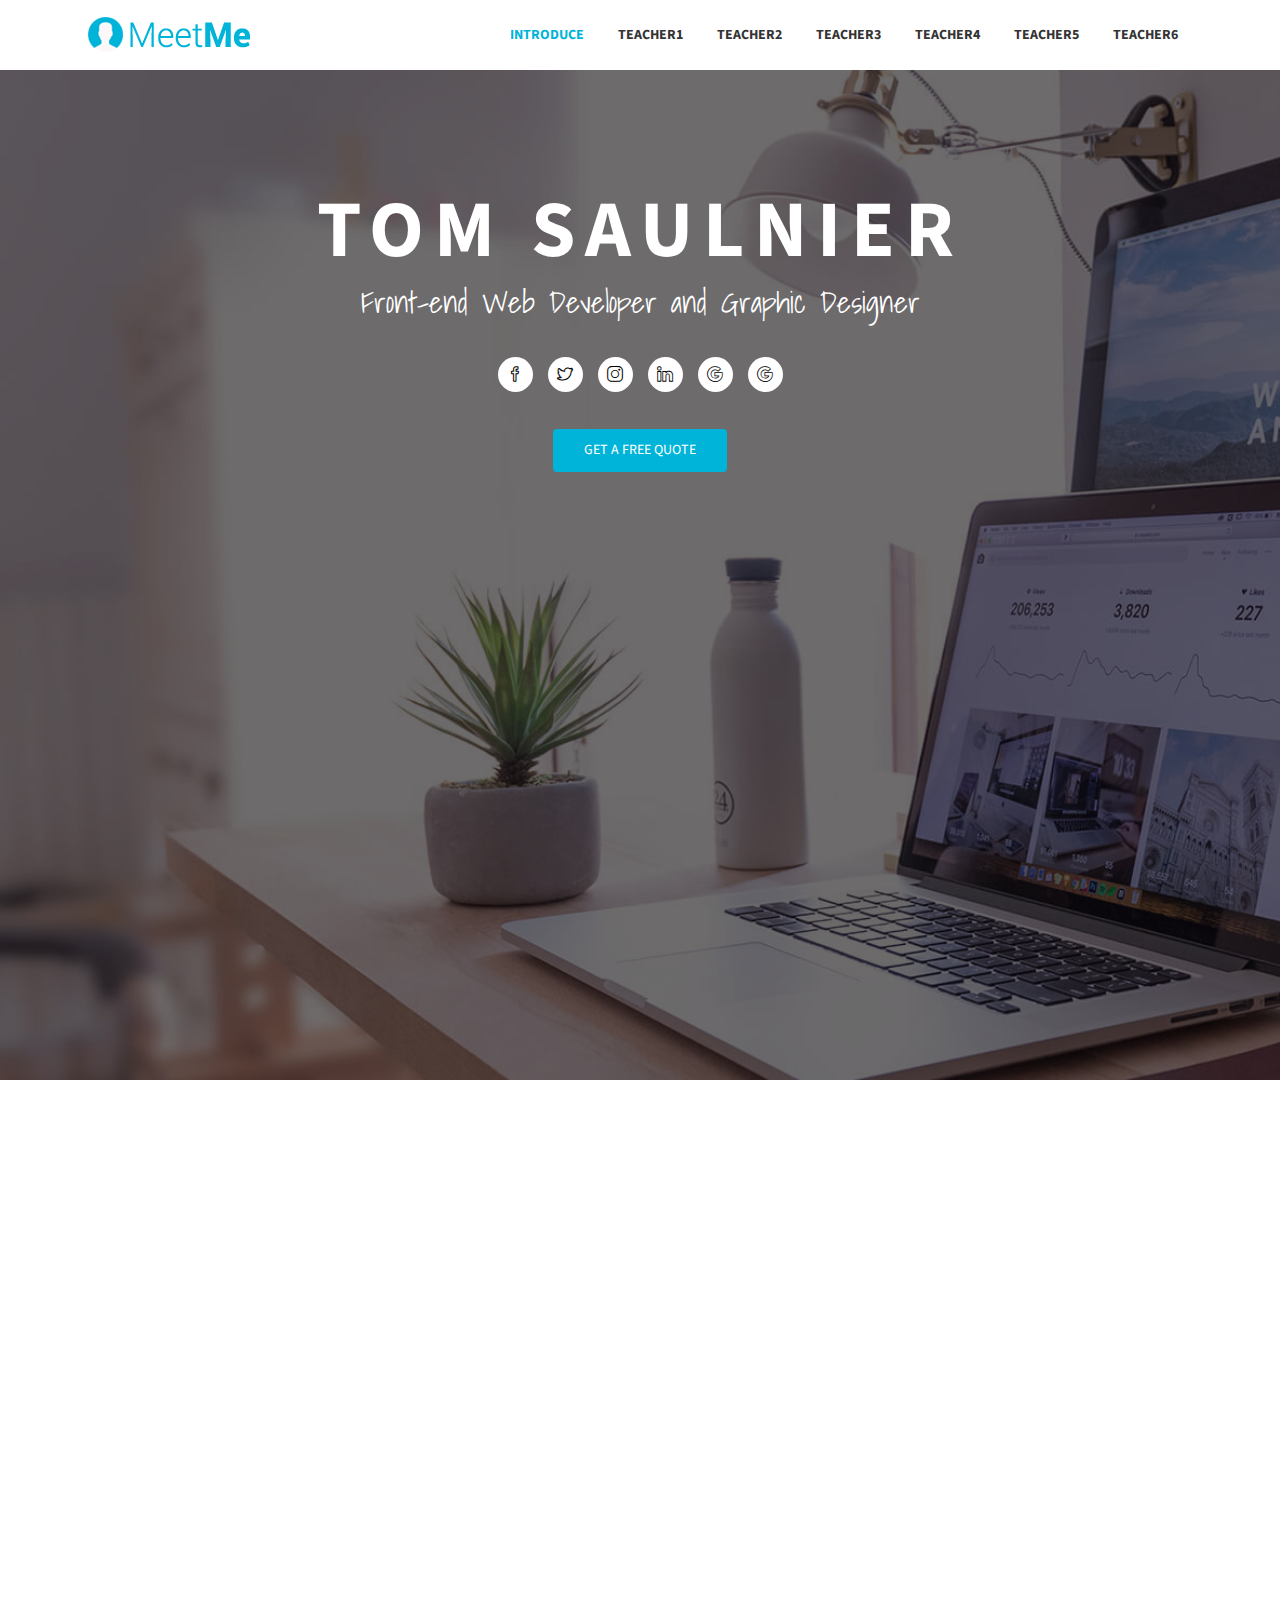
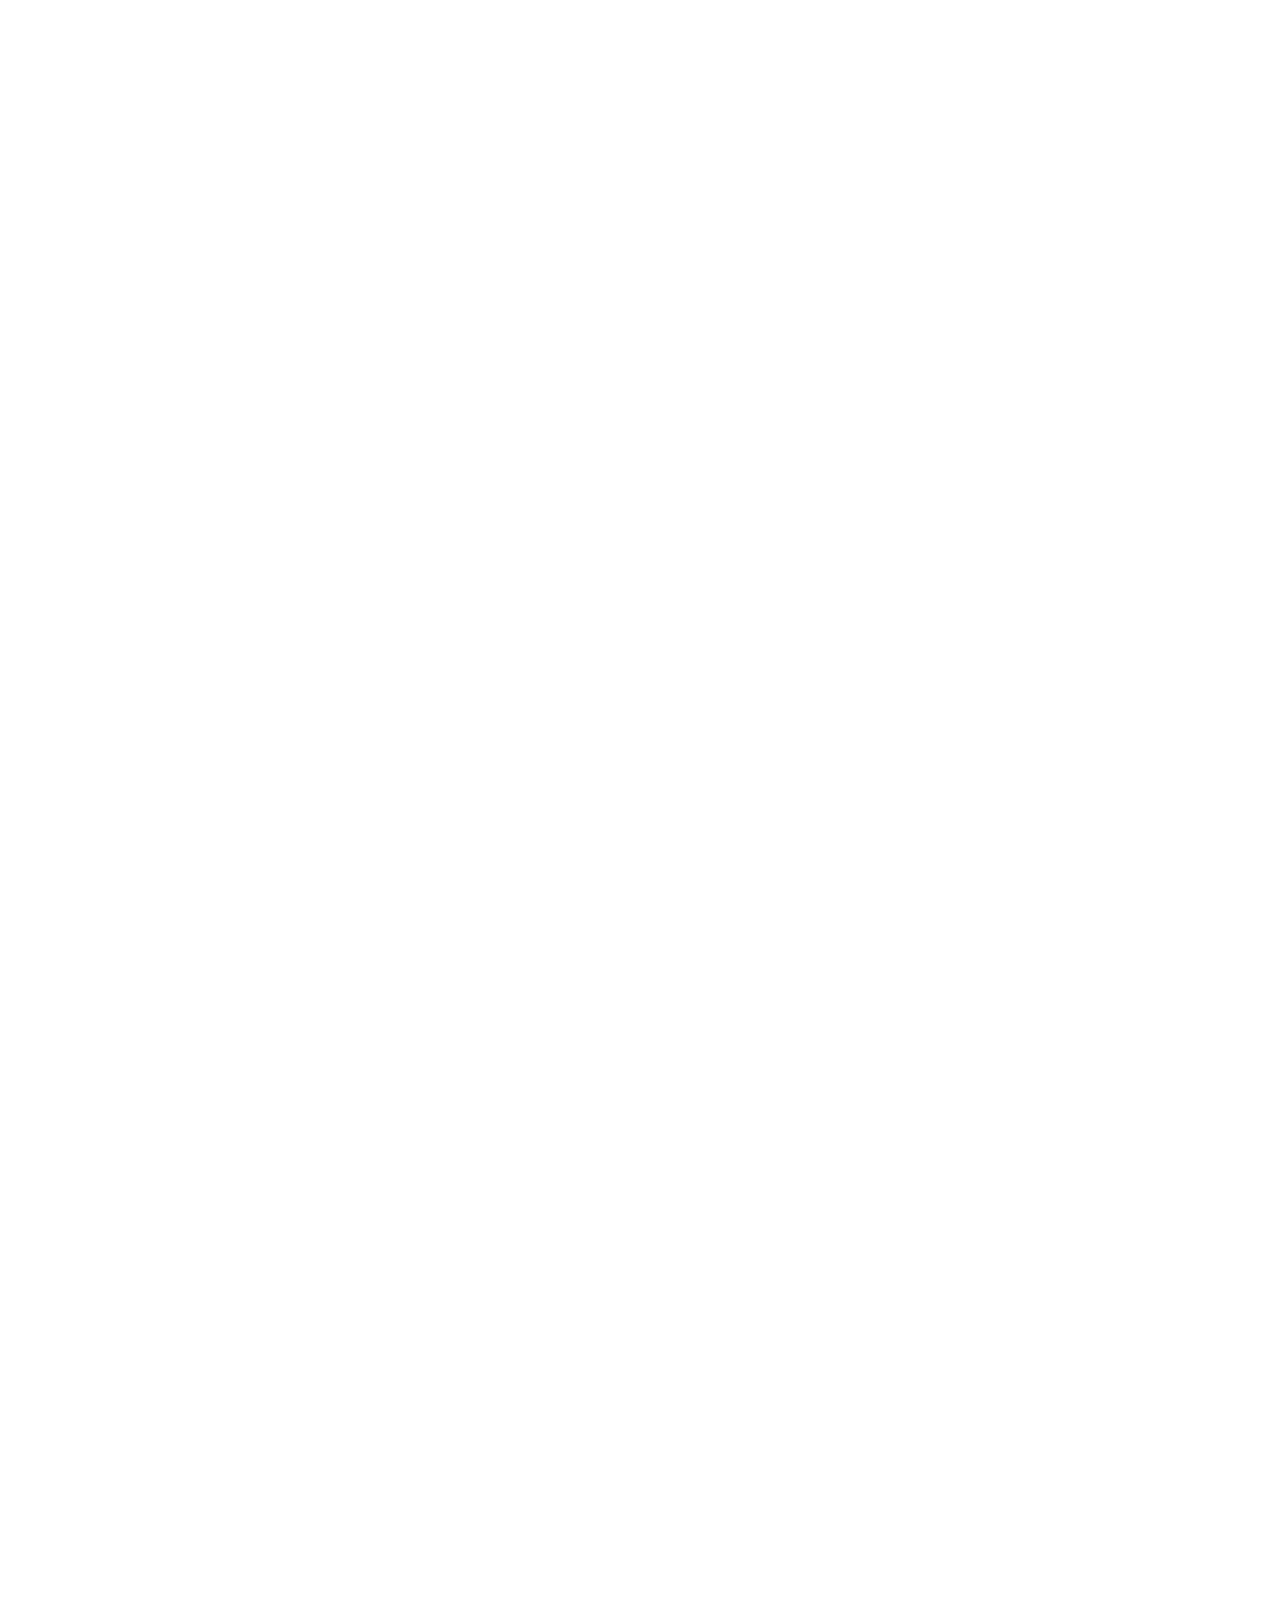
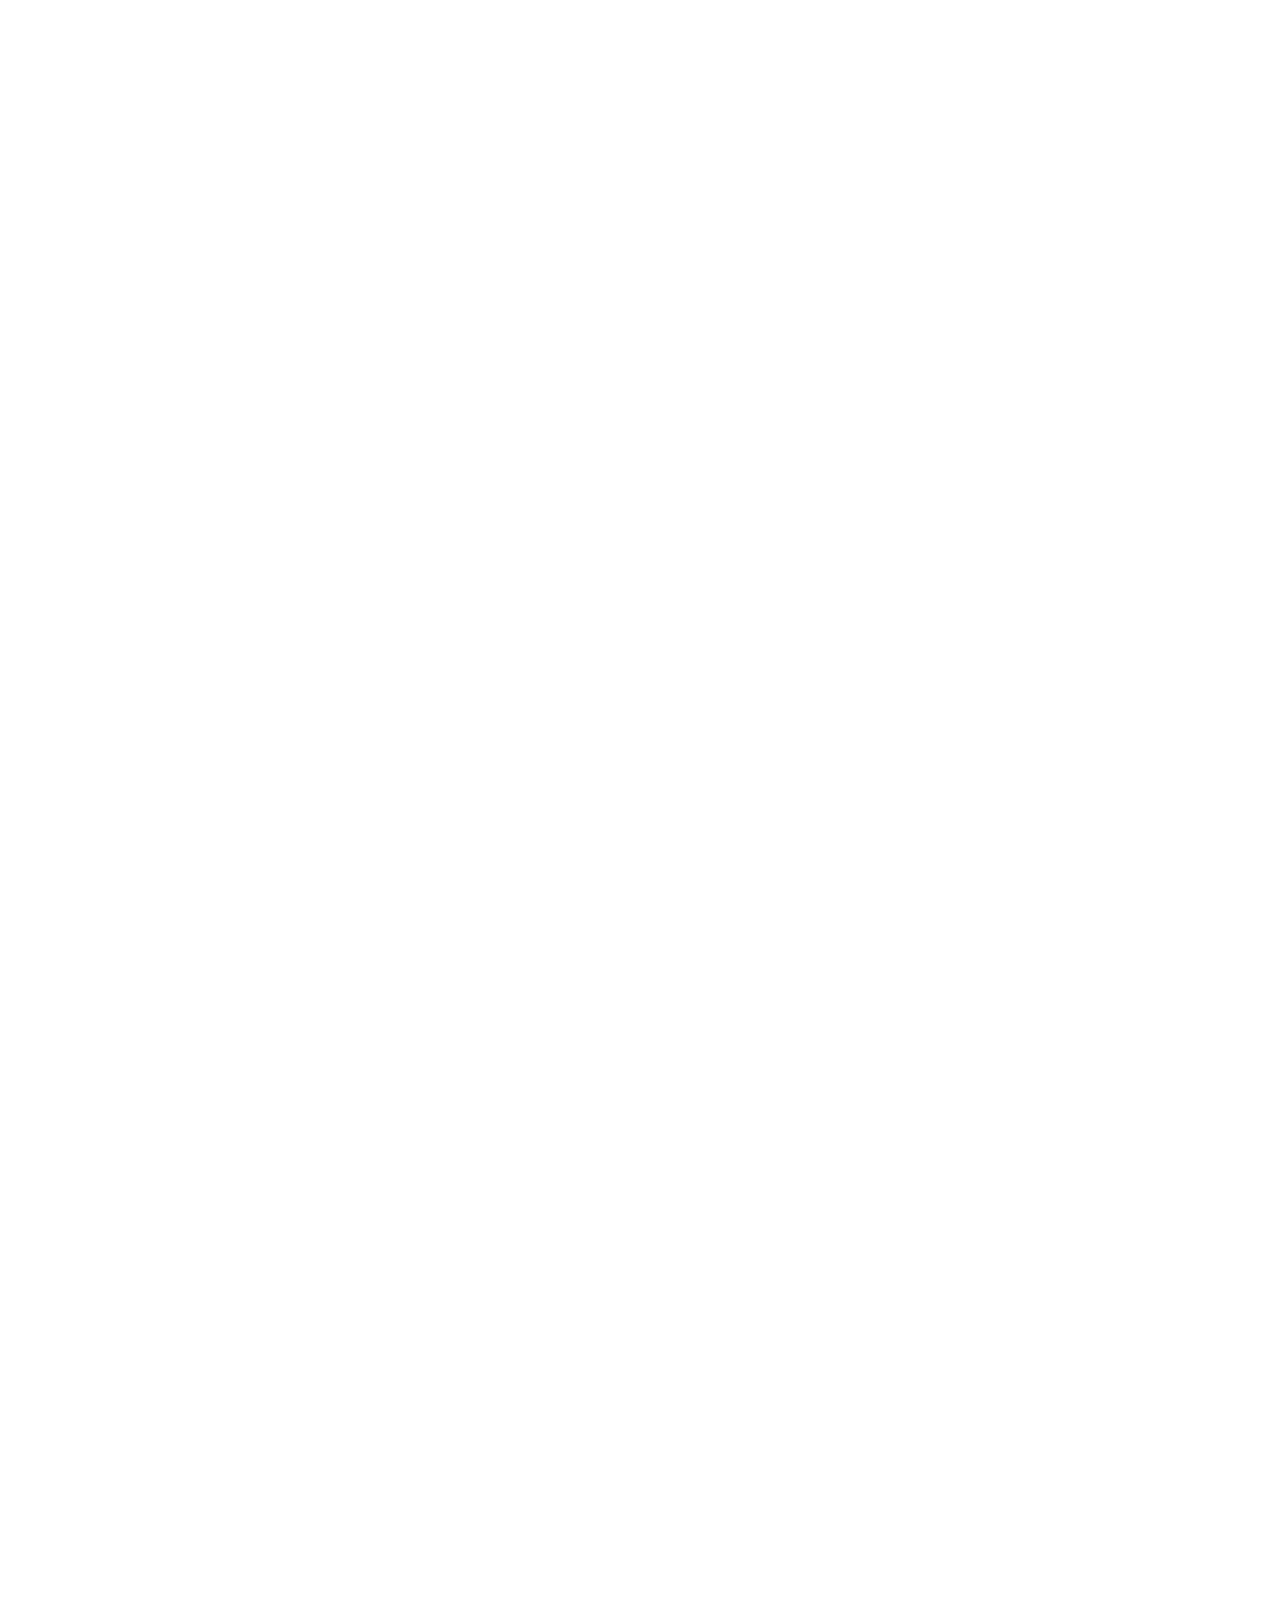
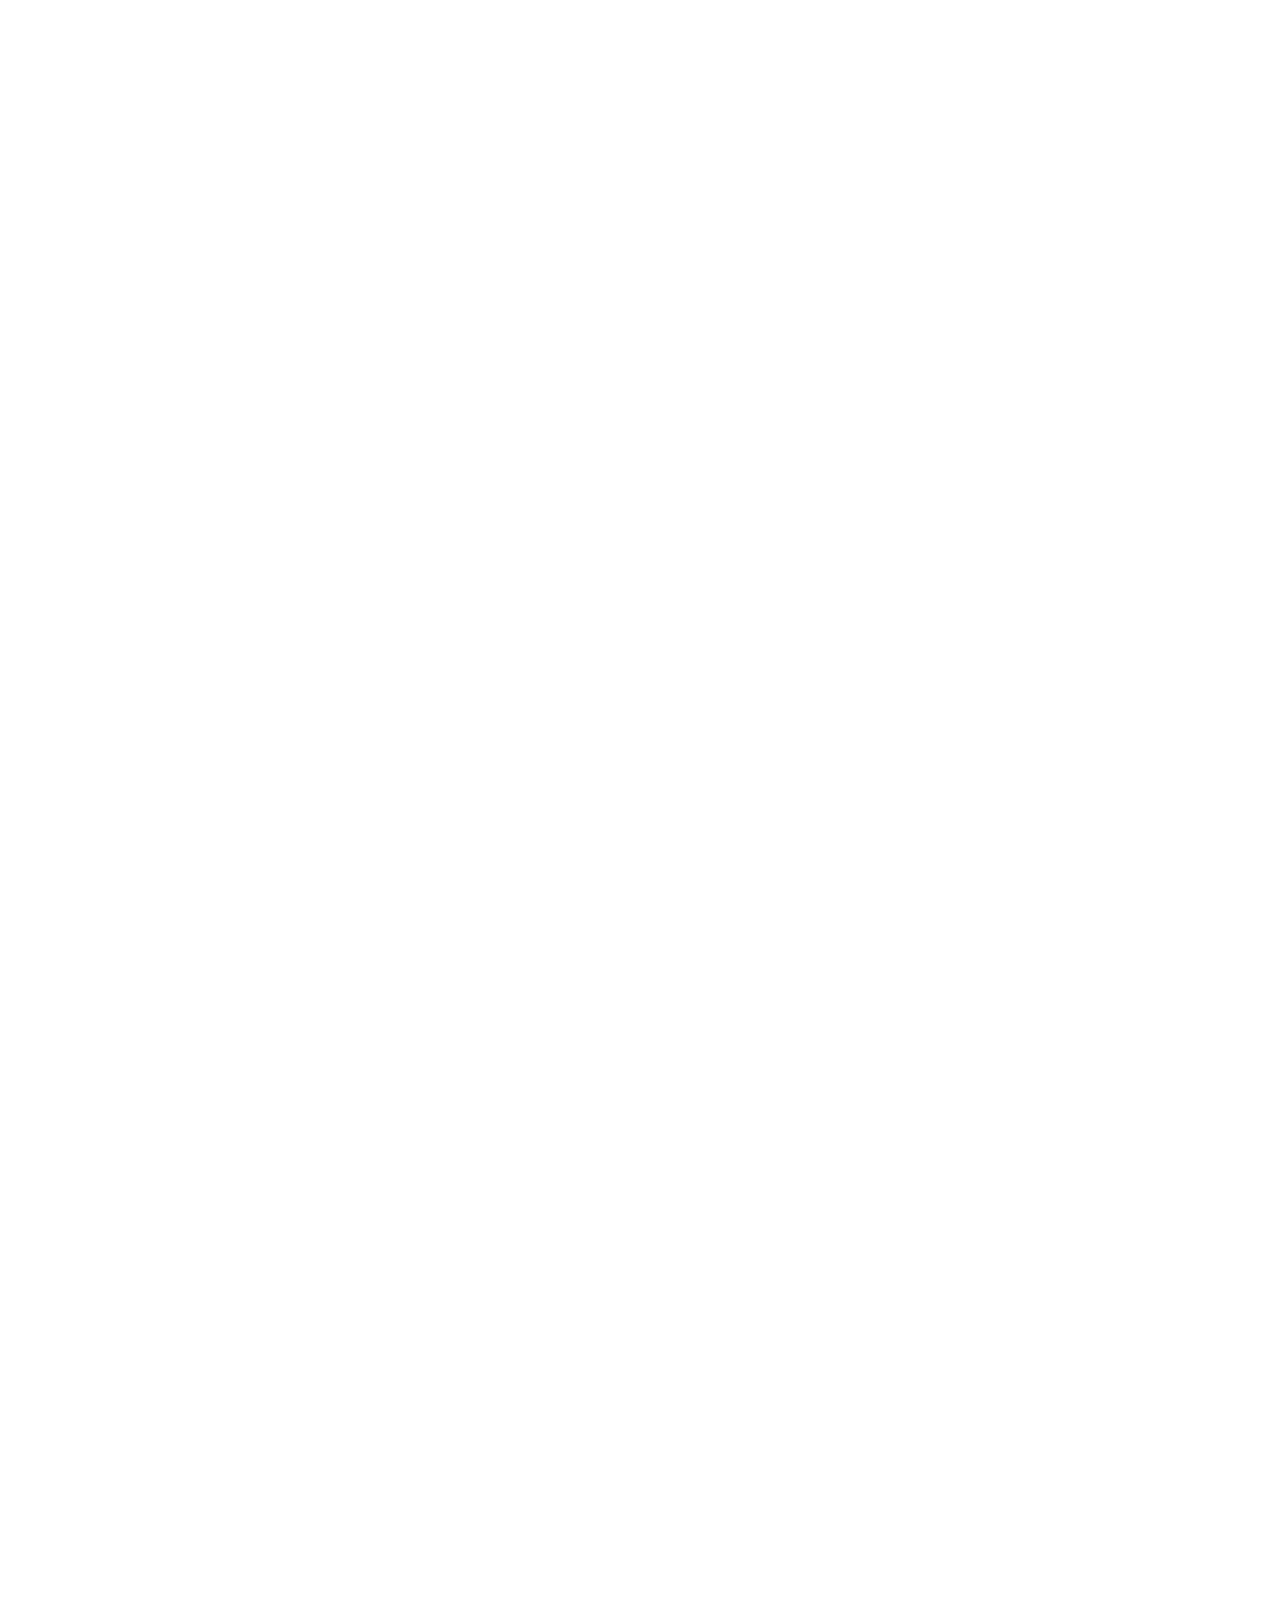
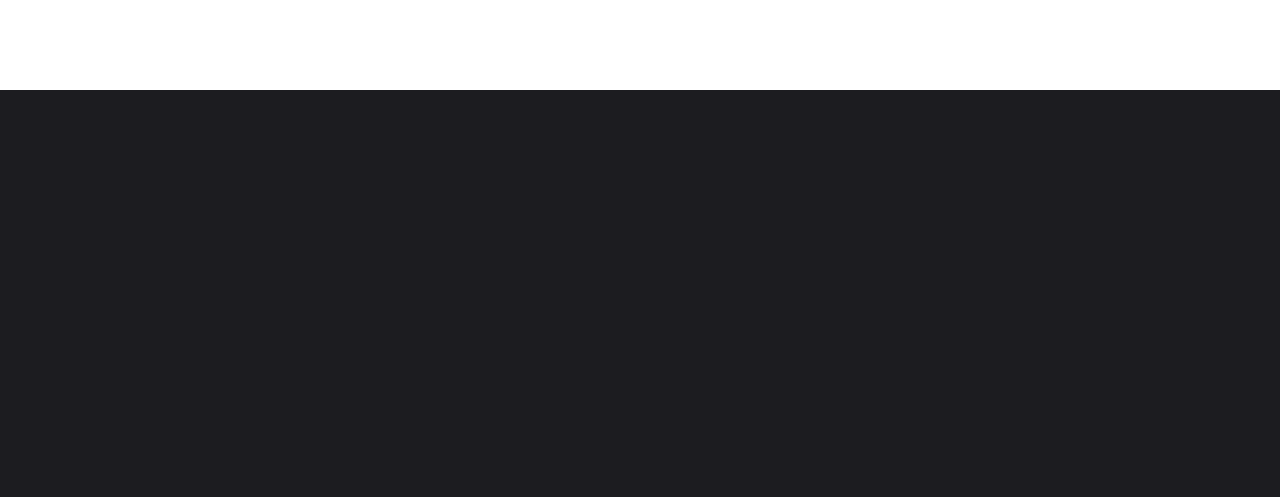
==== index.html @ f8f61961 "첫번째 업로드" ====
<!DOCTYPE html>
<html lang="en">
  <head>
    <!-- Required meta tags -->
    <meta charset="utf-8">
    <meta name="viewport" content="width=device-width, initial-scale=1, shrink-to-fit=no">

    <title>APEN Education</title>

    <!-- Bootstrap CSS -->
    <link rel="stylesheet" type="text/css" href="assets/css/bootstrap.min.css" >
    <!-- Fonts -->
    <link rel="stylesheet" type="text/css" href="assets/fonts/font-awesome.min.css">
    <!-- Icon -->
    <link rel="stylesheet" type="text/css" href="assets/fonts/simple-line-icons.css">
    <!-- Slicknav -->
    <link rel="stylesheet" type="text/css" href="assets/css/slicknav.css">
    <!-- Menu CSS -->
    <link rel="stylesheet" type="text/css" href="assets/css/menu_sideslide.css">
    <!-- Slider CSS -->
    <link rel="stylesheet" type="text/css" href="assets/css/slide-style.css">
    <!-- Nivo Lightbox -->
    <link rel="stylesheet" type="text/css" href="assets/css/nivo-lightbox.css" >
    <!-- Animate -->
    <link rel="stylesheet" type="text/css" href="assets/css/animate.css">
    <!-- Main Style -->
    <link rel="stylesheet" type="text/css" href="assets/css/main.css">
    <!-- Responsive Style -->
    <link rel="stylesheet" type="text/css" href="assets/css/responsive.css">

  </head>
  <body>

    <!-- Header Area wrapper Starts -->
    <header id="header-wrap">
      <!-- Navbar Start -->
      <nav class="navbar navbar-expand-lg fixed-top scrolling-navbar indigo">
        <div class="container">
          <!-- Brand and toggle get grouped for better mobile display -->
          <div class="navbar-header">
            <button class="navbar-toggler" type="button" data-toggle="collapse" data-target="#main-navbar" aria-controls="main-navbar" aria-expanded="false" aria-label="Toggle navigation">
              <span class="navbar-toggler-icon"></span>
              <span class="icon-menu"></span>
              <span class="icon-menu"></span>
              <span class="icon-menu"></span>
            </button>
            <a href="index.html" class="navbar-brand"><img src="assets/img/logo.png" alt=""></a>
          </div>
          <div class="collapse navbar-collapse" id="main-navbar">
            <ul class="onepage-nev navbar-nav mr-auto w-100 justify-content-end clearfix">
              <li class="nav-item active">
                <a class="nav-link" href="#hero-area">
                  Introduce
                </a>
              </li>
              <li class="nav-item">
                <a class="nav-link" href="#teacher1">
                  teacher1
                </a>
              </li>
              <li class="nav-item">
                <a class="nav-link" href="#teacher2">
                  teacher2
                </a>
              </li>
              <li class="nav-item">
                <a class="nav-link" href="#teacher3">
                  teacher3
                </a>
              </li>
              <li class="nav-item">
                <a class="nav-link" href="#teacher4">
                  teacher4
                </a>
              </li>
              <li class="nav-item">
                <a class="nav-link" href="#teacher5">
                  teacher5
                </a>
              </li>
              <li class="nav-item">
                <a class="nav-link" href="#teacher6">
                  teacher6
                </a>
              </li>              
            </ul>
          </div>
        </div>

        <!-- Mobile Menu Start -->
        <ul class="onepage-nev mobile-menu">
          <li>
            <a href="#home">Introduce</a>
          </li>
          <li>
            <a href="#teacher1">teacher1</a>
          </li>
          <li>
            <a href="#teacher2">teacher2</a>
          </li>
          <li>
            <a href="#teacher3">teacher3</a>
          </li>
          <li>
            <a href="#teacher4">teacher4</a>
          </li>
          <li>
            <a href="#teacher5">teacher5</a>
          </li>
          <li>
            <a href="#teacher6">teacher6</a>
          </li>          
        </ul>
        <!-- Mobile Menu End -->
      </nav>
      <!-- Navbar End -->

      <!-- Hero Area Start -->
      <div id="hero-area" class="hero-area-bg">
        <div class="overlay"></div>
        <div class="container">
          <div class="row">
            <div class="col-md-12 col-sm-12 text-center">
              <div class="contents">
                <h5 class="script-font wow fadeInUp" data-wow-delay="0.2s">  </h5>
                <h2 class="head-title wow fadeInUp" data-wow-delay="0.4s">Tom Saulnier</h2>
                <p class="script-font wow fadeInUp" data-wow-delay="0.6s">Front-end Web Developer and Graphic Designer</p>
                <ul class="social-icon wow fadeInUp" data-wow-delay="0.8s">
                  <li>
                    <a class="facebook" href="#teacher1"><i class="icon-social-facebook"></i></a>
                  </li>
                  <li>
                    <a class="twitter" href="#teacher2"><i class="icon-social-twitter"></i></a>
                  </li>
                  <li>
                    <a class="instagram" href="#teacher3"><i class="icon-social-instagram"></i></a>
                  </li>
                  <li>
                    <a class="linkedin" href="#teacher4"><i class="icon-social-linkedin"></i></a>
                  </li>
                  <li>
                    <a class="google" href="#teacher5"><i class="icon-social-google"></i></a>
                  </li>
                  <li>
                    <a class="google" href="#teacher6"><i class="icon-social-google"></i></a>
                  </li>                  
                </ul>
                <div class="header-button wow fadeInUp" data-wow-delay="1s">
                  <a href="#" class="btn btn-common">Get a Free Quote</a>
                </div>
              </div>
            </div>
          </div>
        </div>
      </div>
      <!-- Hero Area End -->

    </header>
    <!-- Header Area wrapper End -->

    <!-- About Section Start -->
      <section id="teacher1" class="section-padding">
      <div class="container">
        <div class="row">
          <div class="col-lg-6 col-md-6 col-sm-12 col-xs-12">
            <div class="img-thumb wow fadeInLeft" data-wow-delay="0.3s">
              <img class="img-fluid" src="assets/img/about/about-1.jpg" alt="">
            </div>
          </div> 
          <div class="col-lg-6 col-md-6 col-sm-12 col-xs-12">
            <div class="profile-wrapper wow fadeInRight" data-wow-delay="0.3s">
              <h3>Hi Guys!</h3>
              <p>Est diam venenatis arcu lacus ad. Duis quis eros. Cursus et rutrum eleifend sollicitudin lacinia justo id turpis. Nec convallis integer. Odio eget duis. Nulla aenean et. Blandit varius sollicitudin. Pellentesque leo primis neque urna magnis. Elit ut sollicitudin. Et est a nam dolores eget itaque sagittis et parturient duis est eleifend sociis rutrum odio viverra integer.</p>
              <div class="about-profile">
                <ul class="admin-profile">
                  <li><span class="pro-title"> Name </span> <span class="pro-detail">Tom Saulnier</span></li>
                  <li><span class="pro-title"> Age </span> <span class="pro-detail">25 Years</span></li>
                  <li><span class="pro-title"> Experience </span> <span class="pro-detail">4 Years</span></li>
                  <li><span class="pro-title"> Country </span> <span class="pro-detail">USA</span></li>
                  <li><span class="pro-title"> Location </span> <span class="pro-detail">San Francisco, CA</span></li>
                  <li><span class="pro-title"> e-mail </span> <span class="pro-detail">email@example.com</span></li>
                  <li><span class="pro-title"> Phone </span> <span class="pro-detail">+ (00) 123 456 789</span></li>
                  <li><span class="pro-title"> Freelance </span> <span class="pro-detail">Available</span></li>
                </ul>
              </div>
              <a href="#" class="btn btn-common"><i class="icon-paper-clip"></i> Download Resume</a>
              <a href="#" class="btn btn-danger"><i class="icon-speech"></i> Contact Me</a>
            </div>
          </div>   
        </div>
      </div>
    </section>
    <!-- About Section End -->

    <!-- Services Section Start -->
    <section id="teacher2" class="section-padding">
      <div class="container">
        <div class="row">
          <div class="col-lg-6 col-md-6 col-sm-12 col-xs-12">
            <div class="img-thumb wow fadeInLeft" data-wow-delay="0.3s">
              <img class="img-fluid" src="assets/img/about/about-1.jpg" alt="">
            </div>
          </div> 
          <div class="col-lg-6 col-md-6 col-sm-12 col-xs-12">
            <div class="profile-wrapper wow fadeInRight" data-wow-delay="0.3s">
              <h3>Hi Guys!</h3>
              <p>Est diam venenatis arcu lacus ad. Duis quis eros. Cursus et rutrum eleifend sollicitudin lacinia justo id turpis. Nec convallis integer. Odio eget duis. Nulla aenean et. Blandit varius sollicitudin. Pellentesque leo primis neque urna magnis. Elit ut sollicitudin. Et est a nam dolores eget itaque sagittis et parturient duis est eleifend sociis rutrum odio viverra integer.</p>
              <div class="about-profile">
                <ul class="admin-profile">
                  <li><span class="pro-title"> Name </span> <span class="pro-detail">Tom Saulnier</span></li>
                  <li><span class="pro-title"> Age </span> <span class="pro-detail">25 Years</span></li>
                  <li><span class="pro-title"> Experience </span> <span class="pro-detail">4 Years</span></li>
                  <li><span class="pro-title"> Country </span> <span class="pro-detail">USA</span></li>
                  <li><span class="pro-title"> Location </span> <span class="pro-detail">San Francisco, CA</span></li>
                  <li><span class="pro-title"> e-mail </span> <span class="pro-detail">email@example.com</span></li>
                  <li><span class="pro-title"> Phone </span> <span class="pro-detail">+ (00) 123 456 789</span></li>
                  <li><span class="pro-title"> Freelance </span> <span class="pro-detail">Available</span></li>
                </ul>
              </div>
              <a href="#" class="btn btn-common"><i class="icon-paper-clip"></i> Download Resume</a>
              <a href="#" class="btn btn-danger"><i class="icon-speech"></i> Contact Me</a>
            </div>
          </div>   
        </div>
      </div>
    </section>
    <!-- Services Section End -->

    <!-- Resume Section Start -->
    <section id="teacher3" class="section-padding">
      <div class="container">
        <div class="row">
          <div class="col-lg-6 col-md-6 col-sm-12 col-xs-12">
            <div class="img-thumb wow fadeInLeft" data-wow-delay="0.3s">
              <img class="img-fluid" src="assets/img/about/about-1.jpg" alt="">
            </div>
          </div> 
          <div class="col-lg-6 col-md-6 col-sm-12 col-xs-12">
            <div class="profile-wrapper wow fadeInRight" data-wow-delay="0.3s">
              <h3>Hi Guys!</h3>
              <p>Est diam venenatis arcu lacus ad. Duis quis eros. Cursus et rutrum eleifend sollicitudin lacinia justo id turpis. Nec convallis integer. Odio eget duis. Nulla aenean et. Blandit varius sollicitudin. Pellentesque leo primis neque urna magnis. Elit ut sollicitudin. Et est a nam dolores eget itaque sagittis et parturient duis est eleifend sociis rutrum odio viverra integer.</p>
              <div class="about-profile">
                <ul class="admin-profile">
                  <li><span class="pro-title"> Name </span> <span class="pro-detail">Tom Saulnier</span></li>
                  <li><span class="pro-title"> Age </span> <span class="pro-detail">25 Years</span></li>
                  <li><span class="pro-title"> Experience </span> <span class="pro-detail">4 Years</span></li>
                  <li><span class="pro-title"> Country </span> <span class="pro-detail">USA</span></li>
                  <li><span class="pro-title"> Location </span> <span class="pro-detail">San Francisco, CA</span></li>
                  <li><span class="pro-title"> e-mail </span> <span class="pro-detail">email@example.com</span></li>
                  <li><span class="pro-title"> Phone </span> <span class="pro-detail">+ (00) 123 456 789</span></li>
                  <li><span class="pro-title"> Freelance </span> <span class="pro-detail">Available</span></li>
                </ul>
              </div>
              <a href="#" class="btn btn-common"><i class="icon-paper-clip"></i> Download Resume</a>
              <a href="#" class="btn btn-danger"><i class="icon-speech"></i> Contact Me</a>
            </div>
          </div>   
        </div>
      </div>
    </section>
    <!-- Resume Section End -->

    <!-- Portfolio Section -->
    <section id="teacher4" class="section-padding">
      <div class="container">
        <div class="row">
          <div class="col-lg-6 col-md-6 col-sm-12 col-xs-12">
            <div class="img-thumb wow fadeInLeft" data-wow-delay="0.3s">
              <img class="img-fluid" src="assets/img/about/about-1.jpg" alt="">
            </div>
          </div> 
          <div class="col-lg-6 col-md-6 col-sm-12 col-xs-12">
            <div class="profile-wrapper wow fadeInRight" data-wow-delay="0.3s">
              <h3>Hi Guys!</h3>
              <p>Est diam venenatis arcu lacus ad. Duis quis eros. Cursus et rutrum eleifend sollicitudin lacinia justo id turpis. Nec convallis integer. Odio eget duis. Nulla aenean et. Blandit varius sollicitudin. Pellentesque leo primis neque urna magnis. Elit ut sollicitudin. Et est a nam dolores eget itaque sagittis et parturient duis est eleifend sociis rutrum odio viverra integer.</p>
              <div class="about-profile">
                <ul class="admin-profile">
                  <li><span class="pro-title"> Name </span> <span class="pro-detail">Tom Saulnier</span></li>
                  <li><span class="pro-title"> Age </span> <span class="pro-detail">25 Years</span></li>
                  <li><span class="pro-title"> Experience </span> <span class="pro-detail">4 Years</span></li>
                  <li><span class="pro-title"> Country </span> <span class="pro-detail">USA</span></li>
                  <li><span class="pro-title"> Location </span> <span class="pro-detail">San Francisco, CA</span></li>
                  <li><span class="pro-title"> e-mail </span> <span class="pro-detail">email@example.com</span></li>
                  <li><span class="pro-title"> Phone </span> <span class="pro-detail">+ (00) 123 456 789</span></li>
                  <li><span class="pro-title"> Freelance </span> <span class="pro-detail">Available</span></li>
                </ul>
              </div>
              <a href="#" class="btn btn-common"><i class="icon-paper-clip"></i> Download Resume</a>
              <a href="#" class="btn btn-danger"><i class="icon-speech"></i> Contact Me</a>
            </div>
          </div>   
        </div>
      </div>
    </section>

    <section id="teacher5" class="section-padding">
      <div class="container">
        <div class="row">
          <div class="col-lg-6 col-md-6 col-sm-12 col-xs-12">
            <div class="img-thumb wow fadeInLeft" data-wow-delay="0.3s">
              <img class="img-fluid" src="assets/img/about/about-1.jpg" alt="">
            </div>
          </div> 
          <div class="col-lg-6 col-md-6 col-sm-12 col-xs-12">
            <div class="profile-wrapper wow fadeInRight" data-wow-delay="0.3s">
              <h3>Hi Guys!</h3>
              <p>Est diam venenatis arcu lacus ad. Duis quis eros. Cursus et rutrum eleifend sollicitudin lacinia justo id turpis. Nec convallis integer. Odio eget duis. Nulla aenean et. Blandit varius sollicitudin. Pellentesque leo primis neque urna magnis. Elit ut sollicitudin. Et est a nam dolores eget itaque sagittis et parturient duis est eleifend sociis rutrum odio viverra integer.</p>
              <div class="about-profile">
                <ul class="admin-profile">
                  <li><span class="pro-title"> Name </span> <span class="pro-detail">Tom Saulnier</span></li>
                  <li><span class="pro-title"> Age </span> <span class="pro-detail">25 Years</span></li>
                  <li><span class="pro-title"> Experience </span> <span class="pro-detail">4 Years</span></li>
                  <li><span class="pro-title"> Country </span> <span class="pro-detail">USA</span></li>
                  <li><span class="pro-title"> Location </span> <span class="pro-detail">San Francisco, CA</span></li>
                  <li><span class="pro-title"> e-mail </span> <span class="pro-detail">email@example.com</span></li>
                  <li><span class="pro-title"> Phone </span> <span class="pro-detail">+ (00) 123 456 789</span></li>
                  <li><span class="pro-title"> Freelance </span> <span class="pro-detail">Available</span></li>
                </ul>
              </div>
              <a href="#" class="btn btn-common"><i class="icon-paper-clip"></i> Download Resume</a>
              <a href="#" class="btn btn-danger"><i class="icon-speech"></i> Contact Me</a>
            </div>
          </div>   
        </div>
      </div>
    </section>
    <!-- Portfolio Section Ends --> 

    <!-- Counter Area Start-->
    <section id="teacher6" class="section-padding">
      <div class="container">
        <div class="row">
          <div class="col-lg-6 col-md-6 col-sm-12 col-xs-12">
            <div class="img-thumb wow fadeInLeft" data-wow-delay="0.3s">
              <img class="img-fluid" src="assets/img/about/about-1.jpg" alt="">
            </div>
          </div> 
          <div class="col-lg-6 col-md-6 col-sm-12 col-xs-12">
            <div class="profile-wrapper wow fadeInRight" data-wow-delay="0.3s">
              <h3>Hi Guys!</h3>
              <p>Est diam venenatis arcu lacus ad. Duis quis eros. Cursus et rutrum eleifend sollicitudin lacinia justo id turpis. Nec convallis integer. Odio eget duis. Nulla aenean et. Blandit varius sollicitudin. Pellentesque leo primis neque urna magnis. Elit ut sollicitudin. Et est a nam dolores eget itaque sagittis et parturient duis est eleifend sociis rutrum odio viverra integer.</p>
              <div class="about-profile">
                <ul class="admin-profile">
                  <li><span class="pro-title"> Name </span> <span class="pro-detail">Tom Saulnier</span></li>
                  <li><span class="pro-title"> Age </span> <span class="pro-detail">25 Years</span></li>
                  <li><span class="pro-title"> Experience </span> <span class="pro-detail">4 Years</span></li>
                  <li><span class="pro-title"> Country </span> <span class="pro-detail">USA</span></li>
                  <li><span class="pro-title"> Location </span> <span class="pro-detail">San Francisco, CA</span></li>
                  <li><span class="pro-title"> e-mail </span> <span class="pro-detail">email@example.com</span></li>
                  <li><span class="pro-title"> Phone </span> <span class="pro-detail">+ (00) 123 456 789</span></li>
                  <li><span class="pro-title"> Freelance </span> <span class="pro-detail">Available</span></li>
                </ul>
              </div>
              <a href="#" class="btn btn-common"><i class="icon-paper-clip"></i> Download Resume</a>
              <a href="#" class="btn btn-danger"><i class="icon-speech"></i> Contact Me</a>
            </div>
          </div>   
        </div>
      </div>
    </section>

    <!-- Footer Section Start -->
    <footer class="footer-area section-padding">
      <div class="container">
        <div class="row">
          <div class="col-md-12">
            <div class="footer-text text-center wow fadeInDown" data-wow-delay="0.3s">
              <ul class="social-icon">
                <li>
                  <a class="facebook" href="#"><i class="icon-social-facebook"></i></a>
                </li>
                <li>
                  <a class="twitter" href="#"><i class="icon-social-twitter"></i></a>
                </li>
                <li>
                  <a class="instagram" href="#"><i class="icon-social-instagram"></i></a>
                </li>
                <li>
                  <a class="instagram" href="#"><i class="icon-social-linkedin"></i></a>
                </li>
                <li>
                  <a class="instagram" href="#"><i class="icon-social-google"></i></a>
                </li>
              </ul>
              <p>Copyright © 2018 UIdeck All Right Reserved</p>
            </div>
          </div>
        </div>
      </div>
    </footer>
    <!-- Footer Section End -->

    <!-- Go to Top Link -->
    <a href="#" class="back-to-top">
      <i class="icon-arrow-up"></i>
    </a>

    <!-- jQuery first, then Popper.js, then Bootstrap JS -->
    <script src="assets/js/jquery-min.js"></script>
    <script src="assets/js/popper.min.js"></script>
    <script src="assets/js/bootstrap.min.js"></script>
    <script src="assets/js/jquery.mixitup.js"></script>
    <script src="assets/js/jquery.counterup.min.js"></script>
    <script src="assets/js/waypoints.min.js"></script>
    <script src="assets/js/wow.js"></script>
    <script src="assets/js/jquery.nav.js"></script>
    <script src="assets/js/jquery.easing.min.js"></script>  
    <script src="assets/js/nivo-lightbox.js"></script>
    <script src="assets/js/jquery.slicknav.js"></script>
    <script src="assets/js/main.js"></script>
    <script src="assets/js/form-validator.min.js"></script>
    <script src="assets/js/contact-form-script.min.js"></script>
    <script src="assets/js/map.js"></script>
      
  </body>
</html>
---- assets/fonts/simple-line-icons.css ----
@font-face {
	font-family: 'Simple-Line-Icons';
	src:url('../fonts/line-icons/Simple-Line-Icons.eot');
	src:url('../fonts/line-icons/Simple-Line-Icons.eot?#iefix') format('embedded-opentype'),
		url('../fonts/line-icons/Simple-Line-Icons.woff') format('woff'),
		url('../fonts/line-icons/Simple-Line-Icons.ttf') format('truetype'),
		url('../fonts/line-icons/Simple-Line-Icons.svg#Simple-Line-Icons') format('svg');
		font-weight: normal;
		font-style: normal;
}
/*
 Use the following CSS code if you want to have a class per icon.
 Instead of a list of all class selectors, you can use the generic [class*="icon-"] selector, but it's slower:
*/
.icon-user,
.icon-people,
.icon-user-female,
.icon-user-follow,
.icon-user-following,
.icon-user-unfollow,
.icon-login,
.icon-logout,
.icon-emotsmile,
.icon-phone,
.icon-call-end,
.icon-call-in,
.icon-call-out,
.icon-map,
.icon-location-pin,
.icon-direction,
.icon-directions,
.icon-compass,
.icon-layers,
.icon-menu,
.icon-list,
.icon-options-vertical,
.icon-options,
.icon-arrow-down,
.icon-arrow-left,
.icon-arrow-right,
.icon-arrow-up,
.icon-arrow-up-circle,
.icon-arrow-left-circle,
.icon-arrow-right-circle,
.icon-arrow-down-circle,
.icon-check,
.icon-clock,
.icon-plus,
.icon-minus,
.icon-close,
.icon-event,
.icon-exclamation,
.icon-organization,
.icon-trophy,
.icon-screen-smartphone,
.icon-screen-desktop,
.icon-plane,
.icon-notebook,
.icon-mustache,
.icon-mouse,
.icon-magnet,
.icon-energy,
.icon-disc,
.icon-cursor,
.icon-cursor-move,
.icon-crop,
.icon-chemistry,
.icon-speedometer,
.icon-shield,
.icon-screen-tablet,
.icon-magic-wand,
.icon-hourglass,
.icon-graduation,
.icon-ghost,
.icon-game-controller,
.icon-fire,
.icon-eyeglass,
.icon-envelope-open,
.icon-envelope-letter,
.icon-bell,
.icon-badge,
.icon-anchor,
.icon-wallet,
.icon-vector,
.icon-speech,
.icon-puzzle,
.icon-printer,
.icon-present,
.icon-playlist,
.icon-pin,
.icon-picture,
.icon-handbag,
.icon-globe-alt,
.icon-globe,
.icon-folder-alt,
.icon-folder,
.icon-film,
.icon-feed,
.icon-drop,
.icon-drawer,
.icon-docs,
.icon-doc,
.icon-diamond,
.icon-cup,
.icon-calculator,
.icon-bubbles,
.icon-briefcase,
.icon-book-open,
.icon-basket-loaded,
.icon-basket,
.icon-bag,
.icon-action-undo,
.icon-action-redo,
.icon-wrench,
.icon-umbrella,
.icon-trash,
.icon-tag,
.icon-support,
.icon-frame,
.icon-size-fullscreen,
.icon-size-actual,
.icon-shuffle,
.icon-share-alt,
.icon-share,
.icon-rocket,
.icon-question,
.icon-pie-chart,
.icon-pencil,
.icon-note,
.icon-loop,
.icon-home,
.icon-grid,
.icon-graph,
.icon-microphone,
.icon-music-tone-alt,
.icon-music-tone,
.icon-earphones-alt,
.icon-earphones,
.icon-equalizer,
.icon-like,
.icon-dislike,
.icon-control-start,
.icon-control-rewind,
.icon-control-play,
.icon-control-pause,
.icon-control-forward,
.icon-control-end,
.icon-volume-1,
.icon-volume-2,
.icon-volume-off,
.icon-calendar,
.icon-bulb,
.icon-chart,
.icon-ban,
.icon-bubble,
.icon-camrecorder,
.icon-camera,
.icon-cloud-download,
.icon-cloud-upload,
.icon-envelope,
.icon-eye,
.icon-flag,
.icon-heart,
.icon-info,
.icon-key,
.icon-link,
.icon-lock,
.icon-lock-open,
.icon-magnifier,
.icon-magnifier-add,
.icon-magnifier-remove,
.icon-paper-clip,
.icon-paper-plane,
.icon-power,
.icon-refresh,
.icon-reload,
.icon-settings,
.icon-star,
.icon-symbol-female,
.icon-symbol-male,
.icon-target,
.icon-credit-card,
.icon-paypal,
.icon-social-tumblr,
.icon-social-twitter,
.icon-social-facebook,
.icon-social-instagram,
.icon-social-linkedin,
.icon-social-pinterest,
.icon-social-github,
.icon-social-google,
.icon-social-reddit,
.icon-social-skype,
.icon-social-dribbble,
.icon-social-behance,
.icon-social-foursqare,
.icon-social-soundcloud,
.icon-social-spotify,
.icon-social-stumbleupon,
.icon-social-youtube,
.icon-social-dropbox,
.icon-social-vkontakte,
.icon-social-steam {
  font-family: 'simple-line-icons';
  speak: none;
  font-style: normal;
  font-weight: normal;
  font-variant: normal;
  text-transform: none;
  line-height: 1;
  /* Better Font Rendering =========== */
  -webkit-font-smoothing: antialiased;
  -moz-osx-font-smoothing: grayscale;
}
.icon-user:before {
  content: "\e005";
}
.icon-people:before {
  content: "\e001";
}
.icon-user-female:before {
  content: "\e000";
}
.icon-user-follow:before {
  content: "\e002";
}
.icon-user-following:before {
  content: "\e003";
}
.icon-user-unfollow:before {
  content: "\e004";
}
.icon-login:before {
  content: "\e066";
}
.icon-logout:before {
  content: "\e065";
}
.icon-emotsmile:before {
  content: "\e021";
}
.icon-phone:before {
  content: "\e600";
}
.icon-call-end:before {
  content: "\e048";
}
.icon-call-in:before {
  content: "\e047";
}
.icon-call-out:before {
  content: "\e046";
}
.icon-map:before {
  content: "\e033";
}
.icon-location-pin:before {
  content: "\e096";
}
.icon-direction:before {
  content: "\e042";
}
.icon-directions:before {
  content: "\e041";
}
.icon-compass:before {
  content: "\e045";
}
.icon-layers:before {
  content: "\e034";
}
.icon-menu:before {
  content: "\e601";
}
.icon-list:before {
  content: "\e067";
}
.icon-options-vertical:before {
  content: "\e602";
}
.icon-options:before {
  content: "\e603";
}
.icon-arrow-down:before {
  content: "\e604";
}
.icon-arrow-left:before {
  content: "\e605";
}
.icon-arrow-right:before {
  content: "\e606";
}
.icon-arrow-up:before {
  content: "\e607";
}
.icon-arrow-up-circle:before {
  content: "\e078";
}
.icon-arrow-left-circle:before {
  content: "\e07a";
}
.icon-arrow-right-circle:before {
  content: "\e079";
}
.icon-arrow-down-circle:before {
  content: "\e07b";
}
.icon-check:before {
  content: "\e080";
}
.icon-clock:before {
  content: "\e081";
}
.icon-plus:before {
  content: "\e095";
}
.icon-minus:before {
  content: "\e615";
}
.icon-close:before {
  content: "\e082";
}
.icon-event:before {
  content: "\e619";
}
.icon-exclamation:before {
  content: "\e617";
}
.icon-organization:before {
  content: "\e616";
}
.icon-trophy:before {
  content: "\e006";
}
.icon-screen-smartphone:before {
  content: "\e010";
}
.icon-screen-desktop:before {
  content: "\e011";
}
.icon-plane:before {
  content: "\e012";
}
.icon-notebook:before {
  content: "\e013";
}
.icon-mustache:before {
  content: "\e014";
}
.icon-mouse:before {
  content: "\e015";
}
.icon-magnet:before {
  content: "\e016";
}
.icon-energy:before {
  content: "\e020";
}
.icon-disc:before {
  content: "\e022";
}
.icon-cursor:before {
  content: "\e06e";
}
.icon-cursor-move:before {
  content: "\e023";
}
.icon-crop:before {
  content: "\e024";
}
.icon-chemistry:before {
  content: "\e026";
}
.icon-speedometer:before {
  content: "\e007";
}
.icon-shield:before {
  content: "\e00e";
}
.icon-screen-tablet:before {
  content: "\e00f";
}
.icon-magic-wand:before {
  content: "\e017";
}
.icon-hourglass:before {
  content: "\e018";
}
.icon-graduation:before {
  content: "\e019";
}
.icon-ghost:before {
  content: "\e01a";
}
.icon-game-controller:before {
  content: "\e01b";
}
.icon-fire:before {
  content: "\e01c";
}
.icon-eyeglass:before {
  content: "\e01d";
}
.icon-envelope-open:before {
  content: "\e01e";
}
.icon-envelope-letter:before {
  content: "\e01f";
}
.icon-bell:before {
  content: "\e027";
}
.icon-badge:before {
  content: "\e028";
}
.icon-anchor:before {
  content: "\e029";
}
.icon-wallet:before {
  content: "\e02a";
}
.icon-vector:before {
  content: "\e02b";
}
.icon-speech:before {
  content: "\e02c";
}
.icon-puzzle:before {
  content: "\e02d";
}
.icon-printer:before {
  content: "\e02e";
}
.icon-present:before {
  content: "\e02f";
}
.icon-playlist:before {
  content: "\e030";
}
.icon-pin:before {
  content: "\e031";
}
.icon-picture:before {
  content: "\e032";
}
.icon-handbag:before {
  content: "\e035";
}
.icon-globe-alt:before {
  content: "\e036";
}
.icon-globe:before {
  content: "\e037";
}
.icon-folder-alt:before {
  content: "\e039";
}
.icon-folder:before {
  content: "\e089";
}
.icon-film:before {
  content: "\e03a";
}
.icon-feed:before {
  content: "\e03b";
}
.icon-drop:before {
  content: "\e03e";
}
.icon-drawer:before {
  content: "\e03f";
}
.icon-docs:before {
  content: "\e040";
}
.icon-doc:before {
  content: "\e085";
}
.icon-diamond:before {
  content: "\e043";
}
.icon-cup:before {
  content: "\e044";
}
.icon-calculator:before {
  content: "\e049";
}
.icon-bubbles:before {
  content: "\e04a";
}
.icon-briefcase:before {
  content: "\e04b";
}
.icon-book-open:before {
  content: "\e04c";
}
.icon-basket-loaded:before {
  content: "\e04d";
}
.icon-basket:before {
  content: "\e04e";
}
.icon-bag:before {
  content: "\e04f";
}
.icon-action-undo:before {
  content: "\e050";
}
.icon-action-redo:before {
  content: "\e051";
}
.icon-wrench:before {
  content: "\e052";
}
.icon-umbrella:before {
  content: "\e053";
}
.icon-trash:before {
  content: "\e054";
}
.icon-tag:before {
  content: "\e055";
}
.icon-support:before {
  content: "\e056";
}
.icon-frame:before {
  content: "\e038";
}
.icon-size-fullscreen:before {
  content: "\e057";
}
.icon-size-actual:before {
  content: "\e058";
}
.icon-shuffle:before {
  content: "\e059";
}
.icon-share-alt:before {
  content: "\e05a";
}
.icon-share:before {
  content: "\e05b";
}
.icon-rocket:before {
  content: "\e05c";
}
.icon-question:before {
  content: "\e05d";
}
.icon-pie-chart:before {
  content: "\e05e";
}
.icon-pencil:before {
  content: "\e05f";
}
.icon-note:before {
  content: "\e060";
}
.icon-loop:before {
  content: "\e064";
}
.icon-home:before {
  content: "\e069";
}
.icon-grid:before {
  content: "\e06a";
}
.icon-graph:before {
  content: "\e06b";
}
.icon-microphone:before {
  content: "\e063";
}
.icon-music-tone-alt:before {
  content: "\e061";
}
.icon-music-tone:before {
  content: "\e062";
}
.icon-earphones-alt:before {
  content: "\e03c";
}
.icon-earphones:before {
  content: "\e03d";
}
.icon-equalizer:before {
  content: "\e06c";
}
.icon-like:before {
  content: "\e068";
}
.icon-dislike:before {
  content: "\e06d";
}
.icon-control-start:before {
  content: "\e06f";
}
.icon-control-rewind:before {
  content: "\e070";
}
.icon-control-play:before {
  content: "\e071";
}
.icon-control-pause:before {
  content: "\e072";
}
.icon-control-forward:before {
  content: "\e073";
}
.icon-control-end:before {
  content: "\e074";
}
.icon-volume-1:before {
  content: "\e09f";
}
.icon-volume-2:before {
  content: "\e0a0";
}
.icon-volume-off:before {
  content: "\e0a1";
}
.icon-calendar:before {
  content: "\e075";
}
.icon-bulb:before {
  content: "\e076";
}
.icon-chart:before {
  content: "\e077";
}
.icon-ban:before {
  content: "\e07c";
}
.icon-bubble:before {
  content: "\e07d";
}
.icon-camrecorder:before {
  content: "\e07e";
}
.icon-camera:before {
  content: "\e07f";
}
.icon-cloud-download:before {
  content: "\e083";
}
.icon-cloud-upload:before {
  content: "\e084";
}
.icon-envelope:before {
  content: "\e086";
}
.icon-eye:before {
  content: "\e087";
}
.icon-flag:before {
  content: "\e088";
}
.icon-heart:before {
  content: "\e08a";
}
.icon-info:before {
  content: "\e08b";
}
.icon-key:before {
  content: "\e08c";
}
.icon-link:before {
  content: "\e08d";
}
.icon-lock:before {
  content: "\e08e";
}
.icon-lock-open:before {
  content: "\e08f";
}
.icon-magnifier:before {
  content: "\e090";
}
.icon-magnifier-add:before {
  content: "\e091";
}
.icon-magnifier-remove:before {
  content: "\e092";
}
.icon-paper-clip:before {
  content: "\e093";
}
.icon-paper-plane:before {
  content: "\e094";
}
.icon-power:before {
  content: "\e097";
}
.icon-refresh:before {
  content: "\e098";
}
.icon-reload:before {
  content: "\e099";
}
.icon-settings:before {
  content: "\e09a";
}
.icon-star:before {
  content: "\e09b";
}
.icon-symbol-female:before {
  content: "\e09c";
}
.icon-symbol-male:before {
  content: "\e09d";
}
.icon-target:before {
  content: "\e09e";
}
.icon-credit-card:before {
  content: "\e025";
}
.icon-paypal:before {
  content: "\e608";
}
.icon-social-tumblr:before {
  content: "\e00a";
}
.icon-social-twitter:before {
  content: "\e009";
}
.icon-social-facebook:before {
  content: "\e00b";
}
.icon-social-instagram:before {
  content: "\e609";
}
.icon-social-linkedin:before {
  content: "\e60a";
}
.icon-social-pinterest:before {
  content: "\e60b";
}
.icon-social-github:before {
  content: "\e60c";
}
.icon-social-google:before {
  content: "\e60d";
}
.icon-social-reddit:before {
  content: "\e60e";
}
.icon-social-skype:before {
  content: "\e60f";
}
.icon-social-dribbble:before {
  content: "\e00d";
}
.icon-social-behance:before {
  content: "\e610";
}
.icon-social-foursqare:before {
  content: "\e611";
}
.icon-social-soundcloud:before {
  content: "\e612";
}
.icon-social-spotify:before {
  content: "\e613";
}
.icon-social-stumbleupon:before {
  content: "\e614";
}
.icon-social-youtube:before {
  content: "\e008";
}
.icon-social-dropbox:before {
  content: "\e00c";
}
.icon-social-vkontakte:before {
  content: "\e618";
}
.icon-social-steam:before {
  content: "\e620";
}
---- assets/css/main.css ----
@import url("https://fonts.googleapis.com/css?family=Shadows+Into+Light|Source+Sans+Pro:400,700");
html {
  overflow-x: hidden;
}

body {
  background: #fff;
  font-size: 14px;
  font-weight: 400;
  font-family: "Source Sans Pro", sans-serif;
  -webkit-box-sizing: border-box;
  -moz-box-sizing: border-box;
  box-sizing: border-box;
  -webkit-font-smoothing: subpixel-antialiased;
  color: #666;
  line-height: 25px;
  -webkit-backface-visibility: hidden;
  backface-visibility: hidden;
  overflow-x: hidden;
}

h1, h2, h3, h4 {
  font-size: 38px;
  font-weight: 700;
  font-family: "Source Sans Pro", sans-serif;
}

.script-font {
  font-family: 'Shadows Into Light', cursive;
}

a {
  -webkit-transition: all 0.2s linear;
  -moz-transition: all 0.2s linear;
  -o-transition: all 0.2s linear;
  transition: all 0.2s linear;
}

a:hover {
  text-decoration: none;
}

a a:focus {
  outline: none;
}

p {
  font-weight: 400;
  font-family: "Source Sans Pro", sans-serif;
  margin: 0px;
  font-size: 14px;
}

ul, ol {
  list-style: outside none none;
  margin: 0;
  padding: 0;
}

ul li, ol li {
  list-style: none;
}

.hero-heading {
  font-size: 48px;
  font-weight: 700;
  color: #fff;
  text-transform: capitalize;
  line-height: 70px;
  letter-spacing: 0.1rem;
}

.hero-sub-heading {
  font-size: 20px;
  font-weight: 400;
  color: #e6e6e6;
  line-height: 45px;
  letter-spacing: 0.1rem;
}

.section-titile-bg {
  display: inline;
  font-size: 115px;
  font-weight: 700;
  height: 100%;
  left: -173px;
  opacity: 0.1;
  position: absolute;
  top: -14px;
  width: 100%;
  text-align: center;
}

.section-title-header p {
  text: center;
  font-weight: 400;
  line-height: 26px;
  padding-bottom: 36px;
}

.section-title {
  color: #252525;
  font-size: 38px;
  text-align: center;
  letter-spacing: 1px;
  line-height: 1;
  margin-bottom: 48px;
  padding: 0 10px;
  position: relative;
}

.btn {
  font-size: 14px;
  padding: 10px 30px;
  border-radius: 0px;
  cursor: pointer;
  font-weight: 400;
  color: #fff;
  border-radius: 4px;
  text-transform: uppercase;
  -webkit-transition: all 0.2s linear;
  -moz-transition: all 0.2s linear;
  -o-transition: all 0.2s linear;
  transition: all 0.2s linear;
  display: inline-block;
}

.btn:focus,
.btn:active {
  box-shadow: none;
  outline: none;
  color: #fff;
}

.btn-common {
  background-color: #00b4d9;
  position: relative;
  z-index: 1;
}

.btn-common:hover {
  color: #fff;
  background-color: #21cff3;
  box-shadow: 0 6px 22px rgba(0, 0, 0, 0.1);
  transition: all .2s ease-in-out;
  -moz-transition: all .2s ease-in-out;
  -webkit-transition: all .2s ease-in-out;
}

.btn-danger:hover {
  background-color: #f55262;
  border-color: #f55262;
  box-shadow: 0 6px 22px rgba(0, 0, 0, 0.1);
  transition: all .2s ease-in-out;
  -moz-transition: all .2s ease-in-out;
  -webkit-transition: all .2s ease-in-out;
}

.btn-border {
  color: #fff;
  background-color: transparent;
  border: 1px solid #fff;
}

.btn-border:hover {
  border: 1px solid #fff;
  color: #fff;
  background-color: rgba(255, 255, 255, 0.2);
}

.btn-lg {
  padding: 14px 33px;
  text-transform: uppercase;
  font-size: 16px;
}

.btn-rm {
  padding: 7px 10px;
  text-transform: capitalize;
}

button:focus {
  outline: none !important;
}

.icon-close, .icon-check {
  color: #00b4d9;
}

.social-icon li {
  display: inline-block;
}

.social-icon li a {
  color: #000;
  background: #fff;
  width: 35px;
  height: 35px;
  line-height: 38px;
  display: block;
  text-align: center;
  border-radius: 100%;
  font-size: 16px;
  margin: 15px 6px 12px 6px;
  transition: all 0.3s ease-in-out 0s;
  -moz-transition: all 0.3s ease-in-out 0s;
  -webkit-transition: all 0.3s ease-in-out 0s;
  -o-transition: all 0.3s ease-in-out 0s;
}

.social-icon li a:hover {
  color: #fff;
}

.social-icon li .facebook:hover {
  background: #3b5999;
}

.social-icon li .twitter:hover {
  background: #4A9CEC;
}

.social-icon li .instagram:hover {
  background: #D6274D;
}

.social-icon li .linkedin:hover {
  background: #1260A2;
}

.social-icon li .google:hover {
  background: #CE332A;
}

/* ScrollToTop */
a.back-to-top {
  display: none;
  position: fixed;
  bottom: 18px;
  right: 15px;
  text-decoration: none;
}

a.back-to-top i {
  display: block;
  font-size: 22px;
  width: 40px;
  height: 40px;
  line-height: 40px;
  color: #fff;
  background: #00b4d9;
  border-radius: 2px;
  text-align: center;
  transition: all 0.2s ease-in-out;
  -moz-transition: all 0.2s ease-in-out;
  -webkit-transition: all 0.2s ease-in-out;
  -o-transition: all 0.2s ease-in-out;
  box-shadow: 0 0 4px rgba(0, 0, 0, 0.14), 0 4px 8px rgba(0, 0, 0, 0.28);
}

a.back-to-top:hover, a.back-to-top:focus {
  text-decoration: none;
}

#loader {
  position: fixed;
  background: #fff;
  top: 0;
  left: 0;
  width: 100%;
  height: 100%;
  z-index: 9999999999;
}

.square-spin {
  position: absolute;
  top: 50%;
  left: 50%;
  margin-left: -40px;
  margin-top: -40px;
}

.square-spin img {
  max-width: 64px;
}

.section-padding {
  padding: 150px 0;
}

#about .img-thumb img {
  border: 8px solid #fff;
  box-shadow: 0px 0px 30px rgba(0, 0, 0, 0.2);
}

.profile-wrapper {
  padding: 45px 0;
}

.profile-wrapper .btn {
  margin: 10px 10px 0px 0px;
}

.profile-wrapper .btn i {
  vertical-align: middle;
  margin-right: 5px;
}

.about-profile {
  position: relative;
  margin: 20px 0 20px 0;
}

.about-profile .pro-title {
  font-weight: 700;
  color: #040404;
  position: relative;
  width: 120px;
  display: inline-block;
  margin-bottom: 5px;
}

.about-profile .pro-title:after {
  position: absolute;
  content: ':';
  color: #040404;
  font-size: 14px;
  left: 77px;
}

.about-profile .admin-sign {
  position: absolute;
  right: 45px;
  bottom: 10px;
}

.counter-section {
  background: url(../img/background/bg-1.jpg);
  overflow: hidden;
  position: relative;
}

.counter-section:before {
  content: '';
  position: absolute;
  top: 0;
  bottom: 0;
  width: 100%;
  height: 100%;
  background: rgba(0, 0, 0, 0.5);
}

.counter-section .counter {
  padding: 30px 0;
}

.counter-section .counter .icon {
  margin-bottom: 30px;
}

.counter-section .counter .icon i {
  font-size: 48px;
  color: #00b4d9;
}

.counter-section .counter p {
  font-size: 18px;
  text-transform: uppercase;
  color: #fff;
  font-weight: 400;
  letter-spacing: 1px;
  margin: 30px 0;
}

.counter-section .counter .counterUp {
  color: #fff;
  font-size: 42px;
  margin-top: 15px;
  font-weight: 700;
}

/* Resume */
.timeline {
  position: relative;
}

.timeline .timelin-title {
  font-size: 20px;
  text-transform: uppercase;
  margin-left: 25px;
}

.timeline li {
  padding: 0 20px 20px 30px;
  list-style: none;
  border-left: 2px solid #f1f1f1;
}

.timeline li .content-text {
  background: #f2f2f2;
  padding: 20px;
}

.timeline li .line-title {
  font-size: 16px;
  line-height: 6px;
}

.timeline li span {
  font-size: 12px;
  padding: 9px 0;
  display: block;
}

.timeline li .line-text {
  color: #888;
  line-height: 18px;
}

.timeline li:first-child:before {
  border: 0;
  background: none;
  position: relative;
}

.timeline li:last-child {
  padding: 0 20px 0px 30px;
}

.timeline li:before {
  content: "";
  border: solid 2px;
  width: 8px;
  height: 8px;
  border-radius: 50px;
  -moz-border-radius: 50px;
  -webkit-border-radius: 50px;
  font-size: 8px;
  margin-left: -35px;
  font-weight: 400;
  background: #fff;
  display: block;
  position: absolute;
  margin-top: 18px;
  border-color: #00b4d9 !important;
}

.timeline li:first-child i {
  font-size: 20px;
  float: left;
  margin-left: -30px;
  line-height: 50px;
  border-radius: 30px;
  margin: -12px -55px;
  background: #00b4d9;
  color: #fff;
  width: 50px;
  height: 50px;
  text-align: center;
}

.navbar-brand {
  position: relative;
  padding: 0px;
}

.top-nav-collapse {
  background: #fff;
  z-index: 999999;
  top: 0px !important;
  min-height: 58px;
  box-shadow: 0px 3px 6px 3px rgba(0, 0, 0, 0.06);
  -webkit-animation-duration: 1s;
  animation-duration: 1s;
  -webkit-animation-fill-mode: both;
  animation-fill-mode: both;
  -webkit-animation-name: fadeInDown;
  animation-name: fadeInDown;
  background: #fff !important;
}

.top-nav-collapse .navbar-brand {
  top: 0px;
}

.top-nav-collapse .navbar-brand img {
  width: 65%;
}

.top-nav-collapse .navbar-nav .nav-link {
  color: #333 !important;
  margin-top: 0px !important;
  margin-bottom: 0px !important;
}

.top-nav-collapse .navbar-nav .nav-link:hover {
  cursor: pointer;
  color: #00b4d9 !important;
}

.top-nav-collapse .navbar-nav li.active a.nav-link {
  color: #00b4d9 !important;
}

.indigo {
  background: #fff;
}

.menu-bg {
  background: transparent;
}

.navbar-expand-lg .navbar-nav .nav-link i {
  font-size: 28px;
  color: #00b4d9;
  vertical-align: middle;
  -webkit-transition: all 0.3s ease-in-out;
  -moz-transition: all 0.3s ease-in-out;
  transition: all 0.3s ease-in-out;
}

.navbar-expand-lg .navbar-nav .nav-link i:hover {
  color: #21cff3;
}

.navbar-expand-lg .navbar-nav .nav-link {
  color: #333;
  font-weight: 700;
  padding: 0 17px;
  margin-top: 15px;
  margin-bottom: 15px;
  line-height: 40px;
  text-transform: uppercase;
  cursor: pointer;
  background: transparent;
  -webkit-transition: all 0.3s ease-in-out;
  -moz-transition: all 0.3s ease-in-out;
  transition: all 0.3s ease-in-out;
}

.navbar-expand-lg .navbar-nav li a:hover,
.navbar-expand-lg .navbar-nav li .active > a,
.navbar-expand-lg .navbar-nav li a:focus {
  color: #00b4d9;
  outline: none;
}

.navbar {
  padding: 0;
}

.navbar li.active a.nav-link {
  color: #00b4d9;
}

.dropdown-toggle::after {
  display: none;
}

.dropdown-menu {
  margin: 0;
  padding: 0;
  display: none;
  position: absolute;
  z-index: 99;
  min-width: 210px;
  background-color: #fff;
  white-space: nowrap;
  border-radius: 4px;
  -webkit-box-shadow: 0 6px 12px rgba(0, 0, 0, 0.175);
  box-shadow: 0 6px 12px rgba(0, 0, 0, 0.175);
  animation: fadeIn 0.4s;
  -webkit-animation: fadeIn 0.4s;
  -moz-animation: fadeIn 0.4s;
  -o-animation: fadeIn 0.4s;
  -ms-animation: fadeIn 0.4s;
}

.dropdown-menu:before {
  content: "";
  display: inline-block;
  position: absolute;
  bottom: 100%;
  left: 20%;
  margin-left: -5px;
  border-right: 10px solid transparent;
  border-left: 10px solid transparent;
  border-bottom: 10px solid #fff;
}

.dropdown:hover .dropdown-menu {
  display: block;
  position: absolute;
  text-align: left;
  top: 100%;
  border: none;
  animation: fadeIn 0.4s;
  -webkit-animation: fadeIn 0.4s;
  -moz-animation: fadeIn 0.4s;
  -o-animation: fadeIn 0.4s;
  -ms-animation: fadeIn 0.4s;
}

.dropdown .dropdown-menu .dropdown-item {
  width: 100%;
  padding: 12px 20px;
  font-size: 14px;
  color: #333;
  border-bottom: 1px solid #f1f1f1;
  text-decoration: none;
  display: inline-block;
  float: left;
  clear: both;
  position: relative;
  outline: 0;
  transition: all 0.3s ease-in-out;
  -webkit-transition: all 0.3s ease-in-out;
  -moz-transition: all 0.3s ease-in-out;
  -o-transition: all 0.3s ease-in-out;
  -ms-transition: all 0.3s ease-in-out;
}

.dropdown .dropdown-menu .dropdown-item:last-child {
  border-bottom: none;
  border-bottom-left-radius: 4px;
  border-bottom-right-radius: 4px;
}

.dropdown .dropdown-menu .dropdown-item:first-child {
  border-top-left-radius: 4px;
  border-top-right-radius: 4px;
}

.dropdown .dropdown-item:focus,
.dropdown .dropdown-item:hover,
.dropdown .dropdown-item.active {
  color: #00b4d9;
}

.dropdown-item.active, .dropdown-item:active {
  background: transparent;
}

.fadeInUpMenu {
  -webkit-animation-name: fadeInUpMenu;
  animation-name: fadeInUpMenu;
}

.slicknav_btn {
  border-color: #00b4d9;
}

.slicknav_menu .slicknav_icon-bar {
  background: #00b4d9;
}

/* only small tablets */
@media (min-width: 768px) and (max-width: 991px) {
  #nav-main li a.nav-link {
    padding-top: 18px;
  }
}

.navbar-toggler {
  display: none;
}

.mobile-menu {
  display: none;
}

.slicknav_menu {
  display: none;
}

@media screen and (max-width: 768px) {
  .navbar-header {
    width: 100%;
  }
  .navbar-brand {
    position: absolute;
    padding: 0px 15px;
    top: 0;
  }
  .navbar-brand img {
    width: 75%;
  }
  #mobile-menu {
    display: none;
  }
  .slicknav_menu {
    display: block;
  }
  .slicknav_nav .active a {
    background: #E91E63;
    color: #fff;
  }
  .slicknav_nav a:hover,
  .slicknav_nav a:focus,
  .slicknav_nav .active {
    color: #00b4d9;
    outline: none;
    background: #f8f9fa;
  }
}

/* ==========================================================================
3. Hero Area
========================================================================== */
.hero-area-bg {
  background: url(../img/hero-area.jpg) no-repeat;
  background-size: cover   ;
}

#hero-area {
  color: #fff;
  overflow: hidden;
  position: relative;
  width: 1920;
  height: 1080px;
}

#hero-area .overlay {
  position: absolute;
  width: 100%;
  height: 100%;
  top: 0px;
  left: 0px;
  background: #0c0808;
  opacity: 0.6;
}

#hero-area .contents {
  padding: 175px 0px 120px;
}

#hero-area .contents h5 {
  font-size: 50px;
}

#hero-area .contents .head-title {
  color: #fff;
  font-size: 80px;
  letter-spacing: 10px;
  text-transform: uppercase;
  font-weight: 700;
}

#hero-area .contents p {
  font-size: 30px;
  color: #fff;
  font-weight: 400;
  line-height: 30px;
  margin-bottom: 25px;
}

#hero-area .contents .btn {
  margin: 25px 0px;
  text-transform: uppercase;
}

#hero-area .banner_bottom_btn {
  margin-top: 40px;
}

#hero-area .banner_bottom_btn i {
  color: #fff;
  font-size: 48px;
  -webkit-transition: all 0.2s linear;
  -moz-transition: all 0.2s linear;
  -o-transition: all 0.2s linear;
  transition: all 0.2s linear;
}

#hero-area .banner_bottom_btn i:hover {
  color: #ddd;
}

/* ==========================================================================
  Portfolio Section
   ========================================================================== */
#portfolios {
  background: #f2f2f2;
}

#portfolios .mix {
  padding: 10px;
}

#portfolios .portfolio-item .shot-item {
  margin: 0px;
}

#portfolio .mix {
  display: none;
}

.controls {
  text-align: center;
  padding: 0px 0px 20px;
}

.controls .active {
  color: #00b4d9 !important;
  border-color: #00b4d9;
  background: transparent;
}

.controls .btn {
  text-transform: uppercase;
  margin: 2px;
  color: #fff;
}

.controls:hover {
  cursor: pointer;
}

.portfolio-img {
  overflow: hidden;
  display: block;
  position: relative;
}

.portfolio-img img {
  width: 100%;
}

.shot-item {
  margin-right: 15px;
  border-radius: 4px;
  background: #fff;
  position: relative;
}

.shot-item img {
  width: 100%;
}

.shot-item .overlay {
  position: absolute;
  width: 100%;
  height: 100%;
  left: 0;
  top: 0;
  background: rgba(0, 180, 217, 0.6);
  opacity: 0;
  -webkit-transition: all 0.5s ease-in-out;
  transition: all 0.5s ease-in-out;
}

.shot-item:hover .overlay {
  opacity: 1;
}

.overlay {
  opacity: 0;
}

.overlay .icons i {
  height: 42px;
  width: 42px;
  line-height: 42px;
  color: #00b4d9;
  left: 50%;
  margin-left: -24px;
  margin-top: -24px;
  top: 50%;
  position: absolute;
  z-index: 2;
  cursor: pointer;
  text-align: center;
  font-size: 20px;
  -webkit-transition: all 0.5s ease-in-out;
  -moz-transition: all 0.5s ease-in-out;
  transition: all 0.5s ease-in-out;
  background: #fff;
  border-radius: 4px;
}

.overlay .preview {
  position: absolute;
  left: 45%;
  top: 50%;
  color: #fff;
}

.overlay .link {
  position: absolute;
  left: 60%;
  margin-left: 10px;
  top: 50%;
  color: #fff;
}

.shot-item:hover .overlay {
  opacity: 1;
}

a:not([href]):not([tabindex]) {
  color: #fff;
}

a:not([href]):not([tabindex]):focus, a:not([href]):not([tabindex]):hover {
  color: #fff;
}

/* Services Item */
.services {
  background: #F0F0F0;
}

.services-item {
  background: #fff;
  border-radius: 4px;
  padding: 48px 20px;
  box-shadow: 0px 0px 10px rgba(0, 0, 0, 0.2);
  text-align: center;
  transition: all 0.3s ease-in-out 0s;
  -moz-transition: all 0.3s ease-in-out 0s;
  -webkit-transition: all 0.3s ease-in-out 0s;
  -o-transition: all 0.3s ease-in-out 0s;
}

.services-item .icon i {
  font-size: 42px;
  margin-bottom: 15px;
  text-align: center;
  width: 48px;
  display: block;
  margin: 0 auto;
  height: 48px;
  color: #00b4d9;
}

.services-item .services-content h3 {
  margin-top: 10px;
  margin-bottom: 10px;
}

.services-item .services-content h3 a {
  font-size: 18px;
  text-transform: uppercase;
  color: #666;
}

.services-item .services-content h3 a:hover {
  color: #00b4d9;
}

.services-item .services-content p {
  line-height: 22px;
}

.services-item:hover {
  box-shadow: 0px 0px 30px rgba(0, 0, 0, 0.2);
}

.form-control {
  width: 100%;
  margin-bottom: 20px;
  font-size: 14px;
  border-radius: 0;
  -webkit-transition: all 0.3s;
  -moz-transition: all 0.3s;
  transition: all 0.3s;
  padding: 8px 10px;
  border: 1px solid #e1e1e1;
}

.form-control:focus {
  box-shadow: none;
  outline: none;
}

.btn.disabled, .btn:disabled {
  opacity: 1;
}

.contact-form-area {
  background: #fff;
  box-shadow: 0 0 30px #ededed;
  padding: 60px 40px;
}

.contact-form-area h2 {
  font-size: 18px;
  text-transform: uppercase;
}

.footer-right-contact {
  padding: 4px;
  border: 1px solid #e1e1e1;
  margin-top: 30px;
}

.footer-right-contact .single-contact {
  margin: 10px 22px;
  padding: 3px 55px;
  position: relative;
  color: #666;
}

.footer-right-contact .single-contact p {
  margin-bottom: 5px;
}

.footer-right-contact .single-contact p a {
  color: #666;
}

.footer-right-contact .contact-icon {
  background: #00b4d9;
  color: #fff;
  border-radius: 50%;
  font-size: 20px;
  height: 40px;
  left: 0;
  padding-top: 8px;
  position: absolute;
  text-align: center;
  top: 50%;
  -webkit-transform: translateY(-50%);
  transform: translateY(-50%);
  width: 40px;
}

#contact {
  position: relative;
  overflow: hidden;
}

#contact #contactForm {
  margin-top: 30px;
}

.text-danger {
  font-size: 14px;
  margin-top: 10px;
}

.list-unstyled li {
  color: #d9534f;
}

#conatiner-map {
  margin-top: 30px;
  text-align: center;
  background-color: #fff;
  height: 370px;
  -webkit-transition: all 0.3s;
  -moz-transition: all 0.3s;
  transition: all 0.3s;
  z-index: 101;
  width: 100%;
}

/* Footer Area Start */
.footer-area {
  background: #1C1C20;
}

.footer-area .footer-text p {
  font-size: 14px;
  margin-top: 20px;
  color: #fff;
}

.footer-area .footer-text p a {
  color: #00b4d9;
}

.footer-area .footer-text .nav-inline .nav-link {
  padding: 11px 7px;
  color: #888;
}

.footer-area .footer-text .nav-inline .nav-link:hover {
  color: #00b4d9;
}

.footer-2 {
  background: #252525;
}

.footer-2 img {
  margin-top: -8px;
}

.footer-2 h3 {
  font-size: 20px;
  color: #fff;
  font-weight: 700;
  padding-bottom: 10px;
  letter-spacing: 0.5px;
}

.footer-2 p {
  font-size: 14px;
  color: #fff;
  line-height: 20px;
  margin: 0;
  padding-right: 50px;
}

.footer-2 ul li a {
  color: #fff;
  font-size: 13px;
  font-weight: 400;
}

.footer-2 ul li a:hover {
  color: #00b4d9;
}

#copyright {
  background: #333;
}

#copyright p {
  line-height: 42px;
  color: #fff;
  margin: 0;
}

#copyright p a {
  color: #fff;
}

#copyright p a:hover {
  color: #00b4d9;
}
---- assets/css/responsive.css ----
/* only small desktops */
@media (min-width: 992px) and (max-width: 1199px) {
  #hero-area .contents .head-title {
    font-size: 40px;
  }
  .services-item .services-content h3 a {
    font-size: 14px;
  }
}

/* tablets */
@media (max-width: 991px) {
  .section-title {
    font-size: 30px;
    margin-bottom: 30px;
  }
  .services-item .services-content h3 a {
    font-size: 14px;
  }
  .services-item {
    margin-bottom: 20px;
  }
}

/* only small tablets */
@media (min-width: 768px) and (max-width: 991px) {
  .section-title {
    font-size: 26px;
    margin-bottom: 30px;
  }
  .services-item .services-content h3 a {
    font-size: 16px;
  }
  .services-item {
    margin-bottom: 20px;
  }
  .counter-section .counter p {
    font-size: 14px;
  }
}

/* mobile or only mobile */
@media (max-width: 767px) {
  .section-title {
    font-size: 22px;
    margin-bottom: 30px;
  }
  .section-sub {
    font-size: 16px;
  }
  .navbar-brand img {
    margin: 5px 0;
  }
  #hero-area .contents {
    padding: 100px 0px 60px 0px;
  }
  #hero-area .contents .head-title {
    font-size: 22px;
  }
  #hero-area .contents h5 {
    font-size: 32px;
  }
  #hero-area .contents p {
    font-size: 20px;
  }
  .services-item {
    margin-bottom: 20px;
  }
  .timeline li .line-title {
    line-height: 26px;
  }
  .timeline li:first-child i {
    margin: -12px -40px;
  }
  .contact-form-area {
    padding: 40px 0px;
  }
  .footer-right-area {
    margin-top: 20px;
  }
}
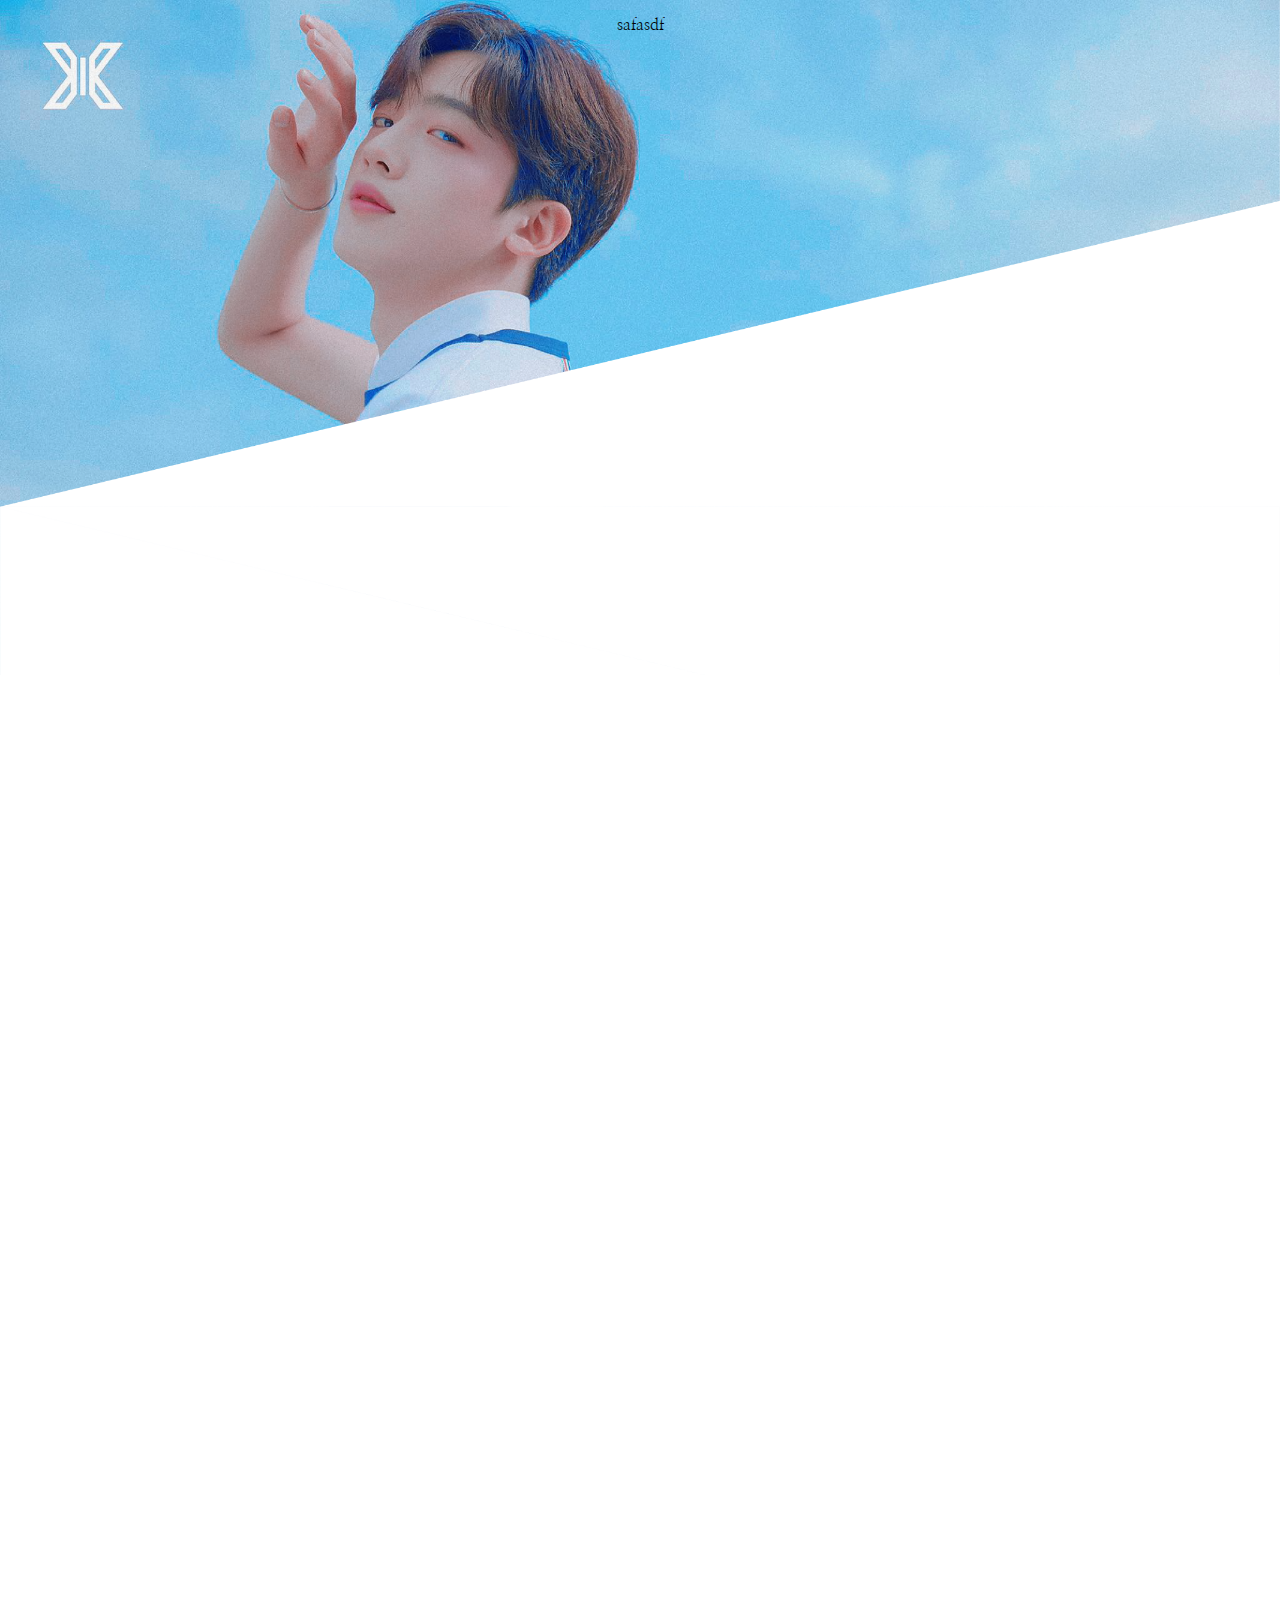
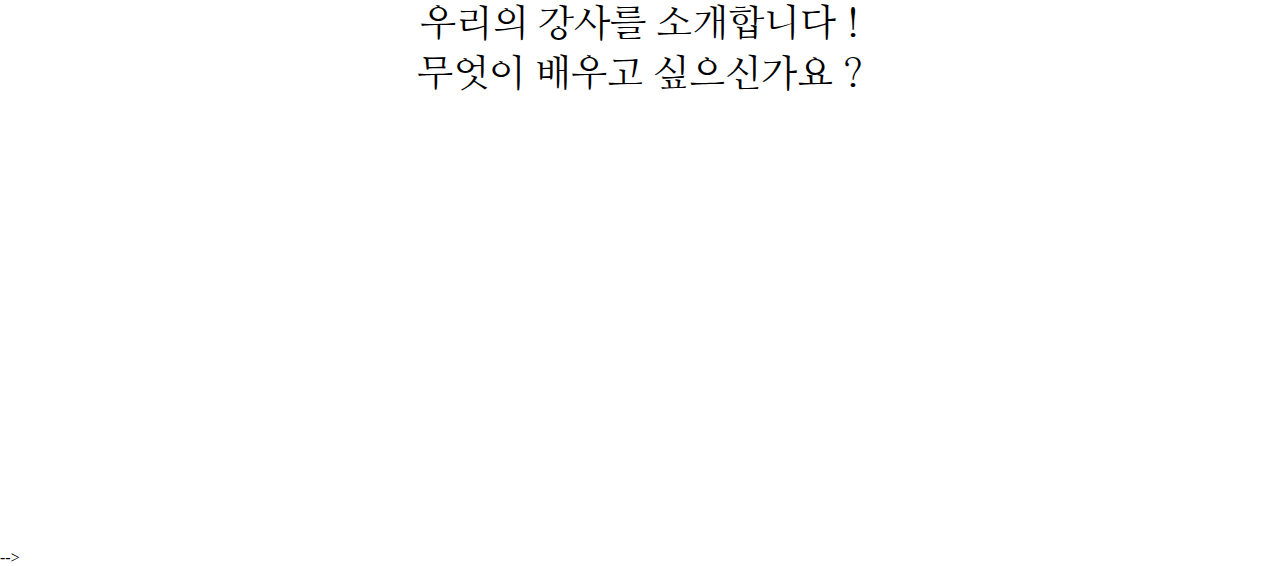
==== commit 647e1f15: "두번째 업로드" ====
--- a/index.html
+++ b/index.html
@@ -1,416 +1,64 @@
-<!DOCTYPE html>
-<html lang="en">
-  <head>
-    <!-- Required meta tags -->
-    <meta charset="utf-8">
-    <meta name="viewport" content="width=device-width, initial-scale=1, shrink-to-fit=no">
-
-    <title>APEN Education</title>
-
-    <!-- Bootstrap CSS -->
-    <link rel="stylesheet" type="text/css" href="assets/css/bootstrap.min.css" >
-    <!-- Fonts -->
-    <link rel="stylesheet" type="text/css" href="assets/fonts/font-awesome.min.css">
-    <!-- Icon -->
-    <link rel="stylesheet" type="text/css" href="assets/fonts/simple-line-icons.css">
-    <!-- Slicknav -->
-    <link rel="stylesheet" type="text/css" href="assets/css/slicknav.css">
-    <!-- Menu CSS -->
-    <link rel="stylesheet" type="text/css" href="assets/css/menu_sideslide.css">
-    <!-- Slider CSS -->
-    <link rel="stylesheet" type="text/css" href="assets/css/slide-style.css">
-    <!-- Nivo Lightbox -->
-    <link rel="stylesheet" type="text/css" href="assets/css/nivo-lightbox.css" >
-    <!-- Animate -->
-    <link rel="stylesheet" type="text/css" href="assets/css/animate.css">
-    <!-- Main Style -->
-    <link rel="stylesheet" type="text/css" href="assets/css/main.css">
-    <!-- Responsive Style -->
-    <link rel="stylesheet" type="text/css" href="assets/css/responsive.css">
-
-  </head>
-  <body>
-
-    <!-- Header Area wrapper Starts -->
-    <header id="header-wrap">
-      <!-- Navbar Start -->
-      <nav class="navbar navbar-expand-lg fixed-top scrolling-navbar indigo">
-        <div class="container">
-          <!-- Brand and toggle get grouped for better mobile display -->
-          <div class="navbar-header">
-            <button class="navbar-toggler" type="button" data-toggle="collapse" data-target="#main-navbar" aria-controls="main-navbar" aria-expanded="false" aria-label="Toggle navigation">
-              <span class="navbar-toggler-icon"></span>
-              <span class="icon-menu"></span>
-              <span class="icon-menu"></span>
-              <span class="icon-menu"></span>
-            </button>
-            <a href="index.html" class="navbar-brand"><img src="assets/img/logo.png" alt=""></a>
-          </div>
-          <div class="collapse navbar-collapse" id="main-navbar">
-            <ul class="onepage-nev navbar-nav mr-auto w-100 justify-content-end clearfix">
-              <li class="nav-item active">
-                <a class="nav-link" href="#hero-area">
-                  Introduce
-                </a>
-              </li>
-              <li class="nav-item">
-                <a class="nav-link" href="#teacher1">
-                  teacher1
-                </a>
-              </li>
-              <li class="nav-item">
-                <a class="nav-link" href="#teacher2">
-                  teacher2
-                </a>
-              </li>
-              <li class="nav-item">
-                <a class="nav-link" href="#teacher3">
-                  teacher3
-                </a>
-              </li>
-              <li class="nav-item">
-                <a class="nav-link" href="#teacher4">
-                  teacher4
-                </a>
-              </li>
-              <li class="nav-item">
-                <a class="nav-link" href="#teacher5">
-                  teacher5
-                </a>
-              </li>
-              <li class="nav-item">
-                <a class="nav-link" href="#teacher6">
-                  teacher6
-                </a>
-              </li>              
-            </ul>
-          </div>
-        </div>
-
-        <!-- Mobile Menu Start -->
-        <ul class="onepage-nev mobile-menu">
-          <li>
-            <a href="#home">Introduce</a>
-          </li>
-          <li>
-            <a href="#teacher1">teacher1</a>
-          </li>
-          <li>
-            <a href="#teacher2">teacher2</a>
-          </li>
-          <li>
-            <a href="#teacher3">teacher3</a>
-          </li>
-          <li>
-            <a href="#teacher4">teacher4</a>
-          </li>
-          <li>
-            <a href="#teacher5">teacher5</a>
-          </li>
-          <li>
-            <a href="#teacher6">teacher6</a>
-          </li>          
-        </ul>
-        <!-- Mobile Menu End -->
-      </nav>
-      <!-- Navbar End -->
-
-      <!-- Hero Area Start -->
-      <div id="hero-area" class="hero-area-bg">
-        <div class="overlay"></div>
-        <div class="container">
-          <div class="row">
-            <div class="col-md-12 col-sm-12 text-center">
-              <div class="contents">
-                <h5 class="script-font wow fadeInUp" data-wow-delay="0.2s">  </h5>
-                <h2 class="head-title wow fadeInUp" data-wow-delay="0.4s">Tom Saulnier</h2>
-                <p class="script-font wow fadeInUp" data-wow-delay="0.6s">Front-end Web Developer and Graphic Designer</p>
-                <ul class="social-icon wow fadeInUp" data-wow-delay="0.8s">
-                  <li>
-                    <a class="facebook" href="#teacher1"><i class="icon-social-facebook"></i></a>
-                  </li>
-                  <li>
-                    <a class="twitter" href="#teacher2"><i class="icon-social-twitter"></i></a>
-                  </li>
-                  <li>
-                    <a class="instagram" href="#teacher3"><i class="icon-social-instagram"></i></a>
-                  </li>
-                  <li>
-                    <a class="linkedin" href="#teacher4"><i class="icon-social-linkedin"></i></a>
-                  </li>
-                  <li>
-                    <a class="google" href="#teacher5"><i class="icon-social-google"></i></a>
-                  </li>
-                  <li>
-                    <a class="google" href="#teacher6"><i class="icon-social-google"></i></a>
-                  </li>                  
-                </ul>
-                <div class="header-button wow fadeInUp" data-wow-delay="1s">
-                  <a href="#" class="btn btn-common">Get a Free Quote</a>
-                </div>
-              </div>
-            </div>
-          </div>
-        </div>
-      </div>
-      <!-- Hero Area End -->
-
-    </header>
-    <!-- Header Area wrapper End -->
-
-    <!-- About Section Start -->
-      <section id="teacher1" class="section-padding">
-      <div class="container">
-        <div class="row">
-          <div class="col-lg-6 col-md-6 col-sm-12 col-xs-12">
-            <div class="img-thumb wow fadeInLeft" data-wow-delay="0.3s">
-              <img class="img-fluid" src="assets/img/about/about-1.jpg" alt="">
-            </div>
-          </div> 
-          <div class="col-lg-6 col-md-6 col-sm-12 col-xs-12">
-            <div class="profile-wrapper wow fadeInRight" data-wow-delay="0.3s">
-              <h3>Hi Guys!</h3>
-              <p>Est diam venenatis arcu lacus ad. Duis quis eros. Cursus et rutrum eleifend sollicitudin lacinia justo id turpis. Nec convallis integer. Odio eget duis. Nulla aenean et. Blandit varius sollicitudin. Pellentesque leo primis neque urna magnis. Elit ut sollicitudin. Et est a nam dolores eget itaque sagittis et parturient duis est eleifend sociis rutrum odio viverra integer.</p>
-              <div class="about-profile">
-                <ul class="admin-profile">
-                  <li><span class="pro-title"> Name </span> <span class="pro-detail">Tom Saulnier</span></li>
-                  <li><span class="pro-title"> Age </span> <span class="pro-detail">25 Years</span></li>
-                  <li><span class="pro-title"> Experience </span> <span class="pro-detail">4 Years</span></li>
-                  <li><span class="pro-title"> Country </span> <span class="pro-detail">USA</span></li>
-                  <li><span class="pro-title"> Location </span> <span class="pro-detail">San Francisco, CA</span></li>
-                  <li><span class="pro-title"> e-mail </span> <span class="pro-detail">email@example.com</span></li>
-                  <li><span class="pro-title"> Phone </span> <span class="pro-detail">+ (00) 123 456 789</span></li>
-                  <li><span class="pro-title"> Freelance </span> <span class="pro-detail">Available</span></li>
-                </ul>
-              </div>
-              <a href="#" class="btn btn-common"><i class="icon-paper-clip"></i> Download Resume</a>
-              <a href="#" class="btn btn-danger"><i class="icon-speech"></i> Contact Me</a>
-            </div>
-          </div>   
-        </div>
-      </div>
-    </section>
-    <!-- About Section End -->
-
-    <!-- Services Section Start -->
-    <section id="teacher2" class="section-padding">
-      <div class="container">
-        <div class="row">
-          <div class="col-lg-6 col-md-6 col-sm-12 col-xs-12">
-            <div class="img-thumb wow fadeInLeft" data-wow-delay="0.3s">
-              <img class="img-fluid" src="assets/img/about/about-1.jpg" alt="">
-            </div>
-          </div> 
-          <div class="col-lg-6 col-md-6 col-sm-12 col-xs-12">
-            <div class="profile-wrapper wow fadeInRight" data-wow-delay="0.3s">
-              <h3>Hi Guys!</h3>
-              <p>Est diam venenatis arcu lacus ad. Duis quis eros. Cursus et rutrum eleifend sollicitudin lacinia justo id turpis. Nec convallis integer. Odio eget duis. Nulla aenean et. Blandit varius sollicitudin. Pellentesque leo primis neque urna magnis. Elit ut sollicitudin. Et est a nam dolores eget itaque sagittis et parturient duis est eleifend sociis rutrum odio viverra integer.</p>
-              <div class="about-profile">
-                <ul class="admin-profile">
-                  <li><span class="pro-title"> Name </span> <span class="pro-detail">Tom Saulnier</span></li>
-                  <li><span class="pro-title"> Age </span> <span class="pro-detail">25 Years</span></li>
-                  <li><span class="pro-title"> Experience </span> <span class="pro-detail">4 Years</span></li>
-                  <li><span class="pro-title"> Country </span> <span class="pro-detail">USA</span></li>
-                  <li><span class="pro-title"> Location </span> <span class="pro-detail">San Francisco, CA</span></li>
-                  <li><span class="pro-title"> e-mail </span> <span class="pro-detail">email@example.com</span></li>
-                  <li><span class="pro-title"> Phone </span> <span class="pro-detail">+ (00) 123 456 789</span></li>
-                  <li><span class="pro-title"> Freelance </span> <span class="pro-detail">Available</span></li>
-                </ul>
-              </div>
-              <a href="#" class="btn btn-common"><i class="icon-paper-clip"></i> Download Resume</a>
-              <a href="#" class="btn btn-danger"><i class="icon-speech"></i> Contact Me</a>
-            </div>
-          </div>   
-        </div>
-      </div>
-    </section>
-    <!-- Services Section End -->
-
-    <!-- Resume Section Start -->
-    <section id="teacher3" class="section-padding">
-      <div class="container">
-        <div class="row">
-          <div class="col-lg-6 col-md-6 col-sm-12 col-xs-12">
-            <div class="img-thumb wow fadeInLeft" data-wow-delay="0.3s">
-              <img class="img-fluid" src="assets/img/about/about-1.jpg" alt="">
-            </div>
-          </div> 
-          <div class="col-lg-6 col-md-6 col-sm-12 col-xs-12">
-            <div class="profile-wrapper wow fadeInRight" data-wow-delay="0.3s">
-              <h3>Hi Guys!</h3>
-              <p>Est diam venenatis arcu lacus ad. Duis quis eros. Cursus et rutrum eleifend sollicitudin lacinia justo id turpis. Nec convallis integer. Odio eget duis. Nulla aenean et. Blandit varius sollicitudin. Pellentesque leo primis neque urna magnis. Elit ut sollicitudin. Et est a nam dolores eget itaque sagittis et parturient duis est eleifend sociis rutrum odio viverra integer.</p>
-              <div class="about-profile">
-                <ul class="admin-profile">
-                  <li><span class="pro-title"> Name </span> <span class="pro-detail">Tom Saulnier</span></li>
-                  <li><span class="pro-title"> Age </span> <span class="pro-detail">25 Years</span></li>
-                  <li><span class="pro-title"> Experience </span> <span class="pro-detail">4 Years</span></li>
-                  <li><span class="pro-title"> Country </span> <span class="pro-detail">USA</span></li>
-                  <li><span class="pro-title"> Location </span> <span class="pro-detail">San Francisco, CA</span></li>
-                  <li><span class="pro-title"> e-mail </span> <span class="pro-detail">email@example.com</span></li>
-                  <li><span class="pro-title"> Phone </span> <span class="pro-detail">+ (00) 123 456 789</span></li>
-                  <li><span class="pro-title"> Freelance </span> <span class="pro-detail">Available</span></li>
-                </ul>
-              </div>
-              <a href="#" class="btn btn-common"><i class="icon-paper-clip"></i> Download Resume</a>
-              <a href="#" class="btn btn-danger"><i class="icon-speech"></i> Contact Me</a>
-            </div>
-          </div>   
-        </div>
-      </div>
-    </section>
-    <!-- Resume Section End -->
-
-    <!-- Portfolio Section -->
-    <section id="teacher4" class="section-padding">
-      <div class="container">
-        <div class="row">
-          <div class="col-lg-6 col-md-6 col-sm-12 col-xs-12">
-            <div class="img-thumb wow fadeInLeft" data-wow-delay="0.3s">
-              <img class="img-fluid" src="assets/img/about/about-1.jpg" alt="">
-            </div>
-          </div> 
-          <div class="col-lg-6 col-md-6 col-sm-12 col-xs-12">
-            <div class="profile-wrapper wow fadeInRight" data-wow-delay="0.3s">
-              <h3>Hi Guys!</h3>
-              <p>Est diam venenatis arcu lacus ad. Duis quis eros. Cursus et rutrum eleifend sollicitudin lacinia justo id turpis. Nec convallis integer. Odio eget duis. Nulla aenean et. Blandit varius sollicitudin. Pellentesque leo primis neque urna magnis. Elit ut sollicitudin. Et est a nam dolores eget itaque sagittis et parturient duis est eleifend sociis rutrum odio viverra integer.</p>
-              <div class="about-profile">
-                <ul class="admin-profile">
-                  <li><span class="pro-title"> Name </span> <span class="pro-detail">Tom Saulnier</span></li>
-                  <li><span class="pro-title"> Age </span> <span class="pro-detail">25 Years</span></li>
-                  <li><span class="pro-title"> Experience </span> <span class="pro-detail">4 Years</span></li>
-                  <li><span class="pro-title"> Country </span> <span class="pro-detail">USA</span></li>
-                  <li><span class="pro-title"> Location </span> <span class="pro-detail">San Francisco, CA</span></li>
-                  <li><span class="pro-title"> e-mail </span> <span class="pro-detail">email@example.com</span></li>
-                  <li><span class="pro-title"> Phone </span> <span class="pro-detail">+ (00) 123 456 789</span></li>
-                  <li><span class="pro-title"> Freelance </span> <span class="pro-detail">Available</span></li>
-                </ul>
-              </div>
-              <a href="#" class="btn btn-common"><i class="icon-paper-clip"></i> Download Resume</a>
-              <a href="#" class="btn btn-danger"><i class="icon-speech"></i> Contact Me</a>
-            </div>
-          </div>   
-        </div>
-      </div>
-    </section>
-
-    <section id="teacher5" class="section-padding">
-      <div class="container">
-        <div class="row">
-          <div class="col-lg-6 col-md-6 col-sm-12 col-xs-12">
-            <div class="img-thumb wow fadeInLeft" data-wow-delay="0.3s">
-              <img class="img-fluid" src="assets/img/about/about-1.jpg" alt="">
-            </div>
-          </div> 
-          <div class="col-lg-6 col-md-6 col-sm-12 col-xs-12">
-            <div class="profile-wrapper wow fadeInRight" data-wow-delay="0.3s">
-              <h3>Hi Guys!</h3>
-              <p>Est diam venenatis arcu lacus ad. Duis quis eros. Cursus et rutrum eleifend sollicitudin lacinia justo id turpis. Nec convallis integer. Odio eget duis. Nulla aenean et. Blandit varius sollicitudin. Pellentesque leo primis neque urna magnis. Elit ut sollicitudin. Et est a nam dolores eget itaque sagittis et parturient duis est eleifend sociis rutrum odio viverra integer.</p>
-              <div class="about-profile">
-                <ul class="admin-profile">
-                  <li><span class="pro-title"> Name </span> <span class="pro-detail">Tom Saulnier</span></li>
-                  <li><span class="pro-title"> Age </span> <span class="pro-detail">25 Years</span></li>
-                  <li><span class="pro-title"> Experience </span> <span class="pro-detail">4 Years</span></li>
-                  <li><span class="pro-title"> Country </span> <span class="pro-detail">USA</span></li>
-                  <li><span class="pro-title"> Location </span> <span class="pro-detail">San Francisco, CA</span></li>
-                  <li><span class="pro-title"> e-mail </span> <span class="pro-detail">email@example.com</span></li>
-                  <li><span class="pro-title"> Phone </span> <span class="pro-detail">+ (00) 123 456 789</span></li>
-                  <li><span class="pro-title"> Freelance </span> <span class="pro-detail">Available</span></li>
-                </ul>
-              </div>
-              <a href="#" class="btn btn-common"><i class="icon-paper-clip"></i> Download Resume</a>
-              <a href="#" class="btn btn-danger"><i class="icon-speech"></i> Contact Me</a>
-            </div>
-          </div>   
-        </div>
-      </div>
-    </section>
-    <!-- Portfolio Section Ends --> 
-
-    <!-- Counter Area Start-->
-    <section id="teacher6" class="section-padding">
-      <div class="container">
-        <div class="row">
-          <div class="col-lg-6 col-md-6 col-sm-12 col-xs-12">
-            <div class="img-thumb wow fadeInLeft" data-wow-delay="0.3s">
-              <img class="img-fluid" src="assets/img/about/about-1.jpg" alt="">
-            </div>
-          </div> 
-          <div class="col-lg-6 col-md-6 col-sm-12 col-xs-12">
-            <div class="profile-wrapper wow fadeInRight" data-wow-delay="0.3s">
-              <h3>Hi Guys!</h3>
-              <p>Est diam venenatis arcu lacus ad. Duis quis eros. Cursus et rutrum eleifend sollicitudin lacinia justo id turpis. Nec convallis integer. Odio eget duis. Nulla aenean et. Blandit varius sollicitudin. Pellentesque leo primis neque urna magnis. Elit ut sollicitudin. Et est a nam dolores eget itaque sagittis et parturient duis est eleifend sociis rutrum odio viverra integer.</p>
-              <div class="about-profile">
-                <ul class="admin-profile">
-                  <li><span class="pro-title"> Name </span> <span class="pro-detail">Tom Saulnier</span></li>
-                  <li><span class="pro-title"> Age </span> <span class="pro-detail">25 Years</span></li>
-                  <li><span class="pro-title"> Experience </span> <span class="pro-detail">4 Years</span></li>
-                  <li><span class="pro-title"> Country </span> <span class="pro-detail">USA</span></li>
-                  <li><span class="pro-title"> Location </span> <span class="pro-detail">San Francisco, CA</span></li>
-                  <li><span class="pro-title"> e-mail </span> <span class="pro-detail">email@example.com</span></li>
-                  <li><span class="pro-title"> Phone </span> <span class="pro-detail">+ (00) 123 456 789</span></li>
-                  <li><span class="pro-title"> Freelance </span> <span class="pro-detail">Available</span></li>
-                </ul>
-              </div>
-              <a href="#" class="btn btn-common"><i class="icon-paper-clip"></i> Download Resume</a>
-              <a href="#" class="btn btn-danger"><i class="icon-speech"></i> Contact Me</a>
-            </div>
-          </div>   
-        </div>
-      </div>
-    </section>
-
-    <!-- Footer Section Start -->
-    <footer class="footer-area section-padding">
-      <div class="container">
-        <div class="row">
-          <div class="col-md-12">
-            <div class="footer-text text-center wow fadeInDown" data-wow-delay="0.3s">
-              <ul class="social-icon">
-                <li>
-                  <a class="facebook" href="#"><i class="icon-social-facebook"></i></a>
-                </li>
-                <li>
-                  <a class="twitter" href="#"><i class="icon-social-twitter"></i></a>
-                </li>
-                <li>
-                  <a class="instagram" href="#"><i class="icon-social-instagram"></i></a>
-                </li>
-                <li>
-                  <a class="instagram" href="#"><i class="icon-social-linkedin"></i></a>
-                </li>
-                <li>
-                  <a class="instagram" href="#"><i class="icon-social-google"></i></a>
-                </li>
-              </ul>
-              <p>Copyright © 2018 UIdeck All Right Reserved</p>
-            </div>
-          </div>
-        </div>
-      </div>
-    </footer>
-    <!-- Footer Section End -->
-
-    <!-- Go to Top Link -->
-    <a href="#" class="back-to-top">
-      <i class="icon-arrow-up"></i>
-    </a>
-
-    <!-- jQuery first, then Popper.js, then Bootstrap JS -->
-    <script src="assets/js/jquery-min.js"></script>
-    <script src="assets/js/popper.min.js"></script>
-    <script src="assets/js/bootstrap.min.js"></script>
-    <script src="assets/js/jquery.mixitup.js"></script>
-    <script src="assets/js/jquery.counterup.min.js"></script>
-    <script src="assets/js/waypoints.min.js"></script>
-    <script src="assets/js/wow.js"></script>
-    <script src="assets/js/jquery.nav.js"></script>
-    <script src="assets/js/jquery.easing.min.js"></script>  
-    <script src="assets/js/nivo-lightbox.js"></script>
-    <script src="assets/js/jquery.slicknav.js"></script>
-    <script src="assets/js/main.js"></script>
-    <script src="assets/js/form-validator.min.js"></script>
-    <script src="assets/js/contact-form-script.min.js"></script>
-    <script src="assets/js/map.js"></script>
-      
-  </body>
-</html>
+<!DOCTYPE html>
+<html>
+    <head>
+      <meta charset="UTF-8">
+
+      <title>Instructor Introduction</title>
+      <!--reset css-->
+      <link rel="stylesheet" type="text/css" href="./css/reset.css" >
+      <!--font-->
+      <link href="https://fonts.googleapis.com/css?family=Nanum+Myeongjo&display=swap&subset=korean" rel="stylesheet">
+
+      <style>
+          html, body {
+            height: 100%;
+          }
+          img {
+            max-width: 100%;
+            height: auto;
+          }
+          h1, h2 {
+            font-size: 38px;
+          }
+          #head {
+            font-family: 'Nanum Myeongjo', serif;
+            text-align:center;
+            line-height: 50px;
+
+            background-image: url("./img/main_1.png");
+            background-size: 100%;
+            background-repeat: no-repeat;
+            background-position: 0px 0px; 
+            
+            }
+          #section1 {
+            font-family: 'Nanum Myeongjo', serif;
+            text-align:center;
+            line-height: 50px;  
+          }
+        
+      </style>
+
+    </head>
+    <body>
+      <header>
+        <div id="head">
+          safasdf<br><br><br><br><br><br><br><br><br><br><br><br><br><br><br><br><br><br><br><br><br><br><br><br>
+        </div>
+      </header>
+      <div id="content">
+      <section>
+        <div id="section1">
+          <br><br><br><br><br><br><br><br>
+          <h1>우리의 강사를 소개합니다 !</h1>
+          <h1>무엇이 배우고 싶으신가요 ?</h1>
+          <br><br><br><br><br><br><br><br><br>    
+        </div>
+        
+      </section>
+      </div>
+      <footer>
+
+      </footer>-->
+    </body>
+</html>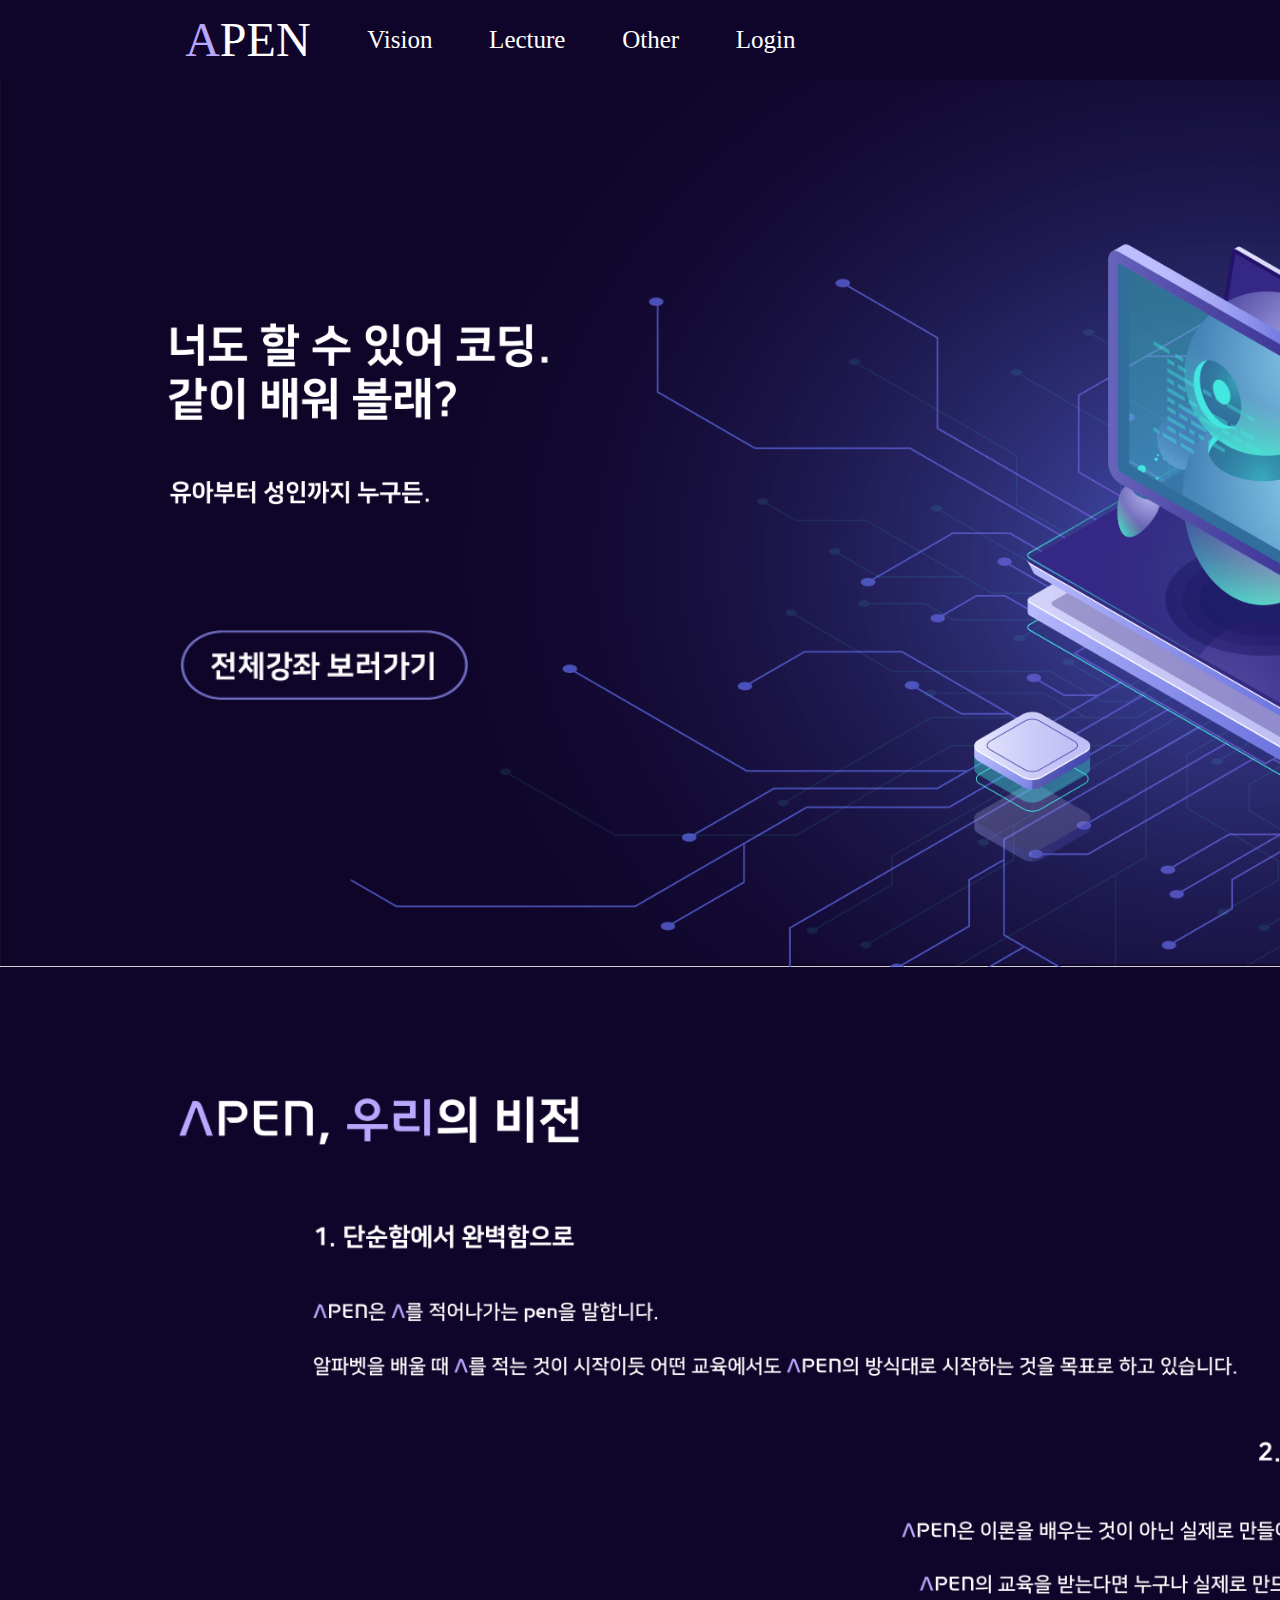
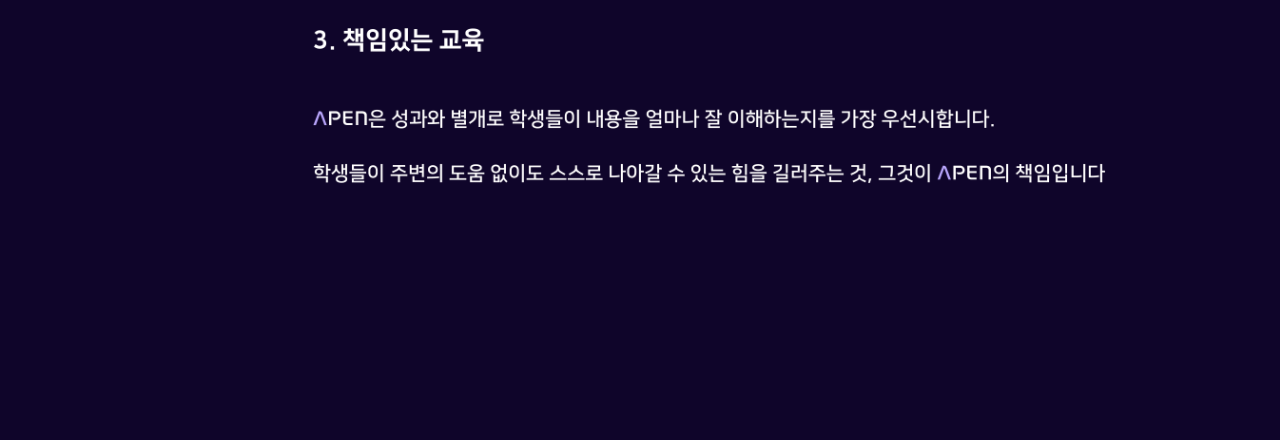
==== commit 7fde7188: "네번째 업로드" ====
--- a/index.html
+++ b/index.html
@@ -6,59 +6,165 @@
       <title>Instructor Introduction</title>
       <!--reset css-->
       <link rel="stylesheet" type="text/css" href="./css/reset.css" >
-      <!--font-->
-      <link href="https://fonts.googleapis.com/css?family=Nanum+Myeongjo&display=swap&subset=korean" rel="stylesheet">
+      <!--main css-->
 
       <style>
-          html, body {
-            height: 100%;
+          /*부드러운 스크롤*/
+          html {
+            scroll-behavior: smooth;
           }
-          img {
-            max-width: 100%;
-            height: auto;
+          /*폰트*/
+          @font-face {
+            font-family: NanumSquareRound;
+            src: local(NANUMSQUAREROUNDOTFL), 
+            local(나눔스퀘어라운드OTF), 
+            url(NANUMSQUAREROUNDOTFL.eot), 
+            url(NANUMSQUAREROUNDOTFL.woff), 
+            url(NANUMSQUAREROUNDOTFL.ttf); 
           }
-          h1, h2 {
-            font-size: 38px;
+          @font-face {
+            font-family: NanumSquare;
+            src: local(NANUMSQUAREOTFB), 
+            local(나눔스퀘어OTF), 
+            url(NANUMSQUAREOTFB.eot), 
+            url(NANUMSQUAREOTFB.woff), 
+            url(NANUMSQUAREOTFB.ttf); 
           }
-          #head {
-            font-family: 'Nanum Myeongjo', serif;
+          @font-face {
+            font-family: interpark;
+            src: local(INTERPARKGOTHICBOLD), 
+            local(인터파크고딕), 
+            url(INTERPARKGOTHICBOLD.eot), 
+            url(INTERPARKGOTHICBOLD.woff), 
+            url(INTERPARKGOTHICBOLD.ttf); 
+          }
+          /*상단바*/
+          body {
+            margin: 0;
+          }
+          li {
+            font-family: NanumSquare;
+            font-size: 25px;
+            vertical-align: bottom;
+
+            padding-right: 15mm;
+          }
+          .bt {
+            vertical-align: bottom;
+          }
+          .menu {
+            display: flex;
+            flex-direction: row;
+
+            width: 100%;
+            height: 80px;
+            line-height: 80px;
+            margin: 0;
+            padding-left: 49mm;            
+
+            background-color: #0F052A;
+            list-style-type: none;
+
+            position: fixed;
+            top : 0;
+            }
+          .nav-item {
+            cursor: pointer;
+            vertical-align: text-bottom;
+          }
+          .nav-item a {
+            text-align: center;
+            text-decoration: none;
+            color: white;
+          }
+          /*나눔스퀘어는 안바뀜 개빡침
+          .nav-item a :hover {
+            color : #B9A6FD;
+          }*/
+          /*버튼*/
+          .btn1 {
+            font-family: NanumSquareRound;
+            font-weight: bold;
             text-align:center;
-            line-height: 50px;
+            font-size: 20px;
+            color: white;
 
-            background-image: url("./img/main_1.png");
-            background-size: 100%;
+
+            border-radius:0.5em;
+            padding: 2mm 3mm;
+            background: none;
+            float: left;
+          }
+          /*배경*/
+          #bgi {
+            background-image: url("./img/bgi.png");
+            background-size: cover;
             background-repeat: no-repeat;
             background-position: 0px 0px; 
-            
-            }
+          }
+          /*섹션*/
           #section1 {
-            font-family: 'Nanum Myeongjo', serif;
-            text-align:center;
-            line-height: 50px;  
+            padding-top: 630px;
+            padding-bottom: 242px;
+            padding-left: 180px;
+
+            font-family: NanumSquareRound;
+            font-weight: bold;
+            line-height: 60px; 
           }
-        
+          #section2 {
+            background-color: #0F052A;
+
+            font-family: NanumSquareRound;
+            color: white;
+
+            text-align: center;
+          }
+          #section3 {
+            padding-top: 20mm;
+            padding-bottom: 20mm;
+            padding-right: 50mm;
+            padding-left: 50mm; 
+          }
+          /*본문*/
+          h1 {
+            font-family: interpark;
+            font-size: 60px;
+          }
+          p {
+            line-height: 200px;
+            font-size: 30px;
+          }
       </style>
 
     </head>
     <body>
+      <div id="bgi">
       <header>
-        <div id="head">
-          safasdf<br><br><br><br><br><br><br><br><br><br><br><br><br><br><br><br><br><br><br><br><br><br><br><br>
-        </div>
+        <nav> 
+          <ul class="menu">
+            <li class="nav-item"><a href="#section1"><font face="인터파크고딕" size="13"><font color="#B9A6FD">A</font>PEN</font></a></li>
+            <li class="nav-item"><a href="#section2">Vision</a></li>
+            <li class="nav-item"><a href="#section3">Lecture</a></li>
+            <li class="nav-item"><a href="#section4">Other</a></li>
+            <li class="nav-item"><a href="login.html">Login</a></li>
+          </ul>
+        </nav>
       </header>
-      <div id="content">
       <section>
         <div id="section1">
-          <br><br><br><br><br><br><br><br>
-          <h1>우리의 강사를 소개합니다 !</h1>
-          <h1>무엇이 배우고 싶으신가요 ?</h1>
-          <br><br><br><br><br><br><br><br><br>    
+          <a href="#section2"><img src="./img/btn1.png" height="70"></a>
         </div>
-        
+      </section>
+      </div>
+      <section>
+        <div id="section2">
+          <img src="./img/vision.png" height="1070">
+        </div>
       </section>
       </div>
       <footer>
 
-      </footer>-->
+      </footer>
     </body>
 </html>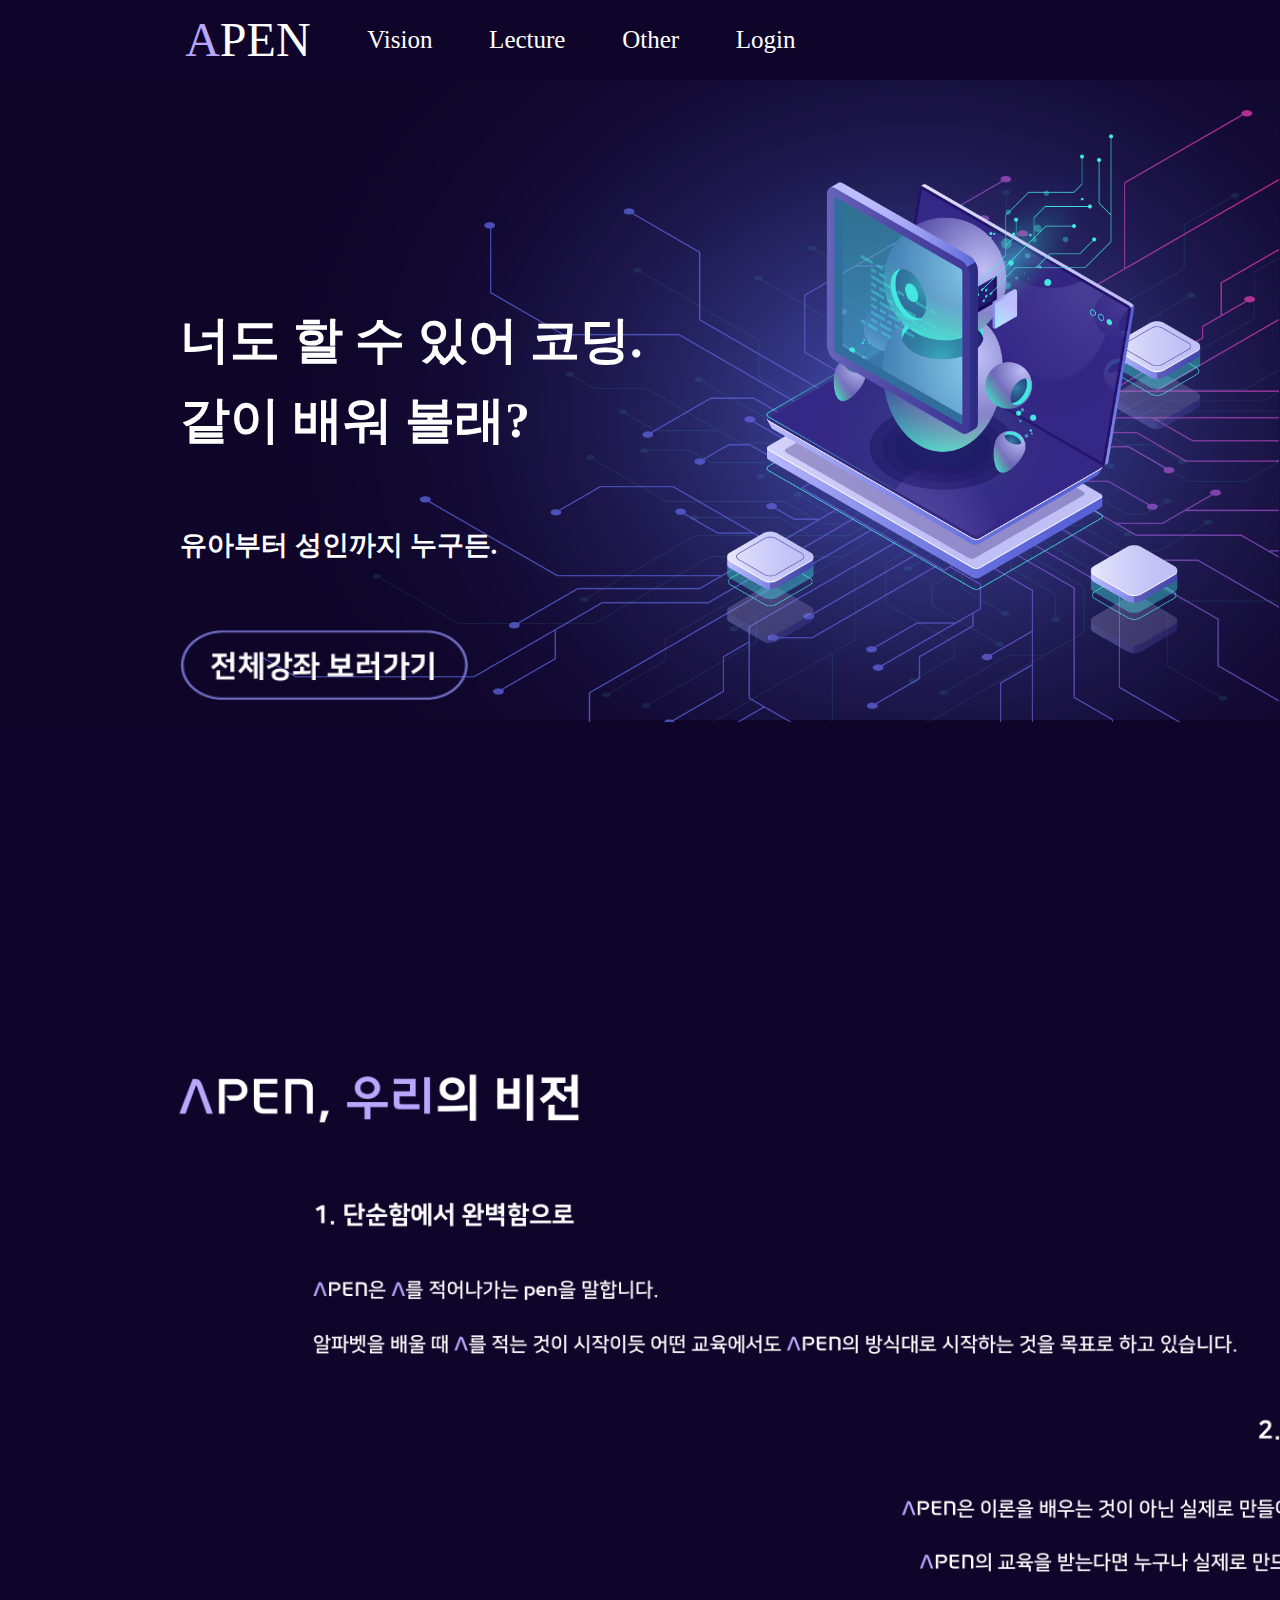
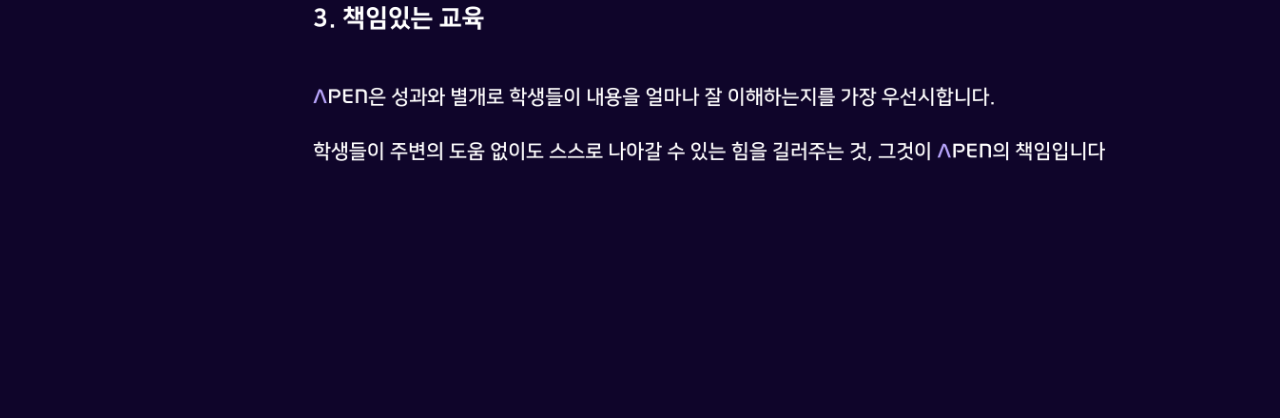
==== commit 104bd5b6: "다섯번째 업로드" ====
--- a/index.html
+++ b/index.html
@@ -98,24 +98,27 @@
           /*배경*/
           #bgi {
             background-image: url("./img/bgi.png");
-            background-size: cover;
+            background-size: 100%;
             background-repeat: no-repeat;
-            background-position: 0px 0px; 
+            background-position: 0px 0px;
+
+            background-color: #0F052A;
           }
           /*섹션*/
           #section1 {
-            padding-top: 630px;
-            padding-bottom: 242px;
+            padding-top: 300px;
+            padding-bottom: 210px;
             padding-left: 180px;
 
-            font-family: NanumSquareRound;
+            font-family: NanumSquare;
             font-weight: bold;
-            line-height: 60px; 
+            color: white;
+            line-height: 80px; 
           }
           #section2 {
             background-color: #0F052A;
 
-            font-family: NanumSquareRound;
+            font-family: NanumSquare;
             color: white;
 
             text-align: center;
@@ -128,12 +131,11 @@
           }
           /*본문*/
           h1 {
-            font-family: interpark;
-            font-size: 60px;
+            font-size: 50px;
           }
           p {
-            line-height: 200px;
-            font-size: 30px;
+            line-height: 170px;
+            font-size: 27px;
           }
       </style>
 
@@ -153,7 +155,10 @@
       </header>
       <section>
         <div id="section1">
-          <a href="#section2"><img src="./img/btn1.png" height="70"></a>
+          <h1>너도 할 수 있어 코딩.</h1>
+          <h1>같이 배워 볼래?</h1>
+          <p>유아부터 성인까지 누구든.</p>
+          <a href="#section3"><img src="./img/btn1.png" height="70"></a>
         </div>
       </section>
       </div>
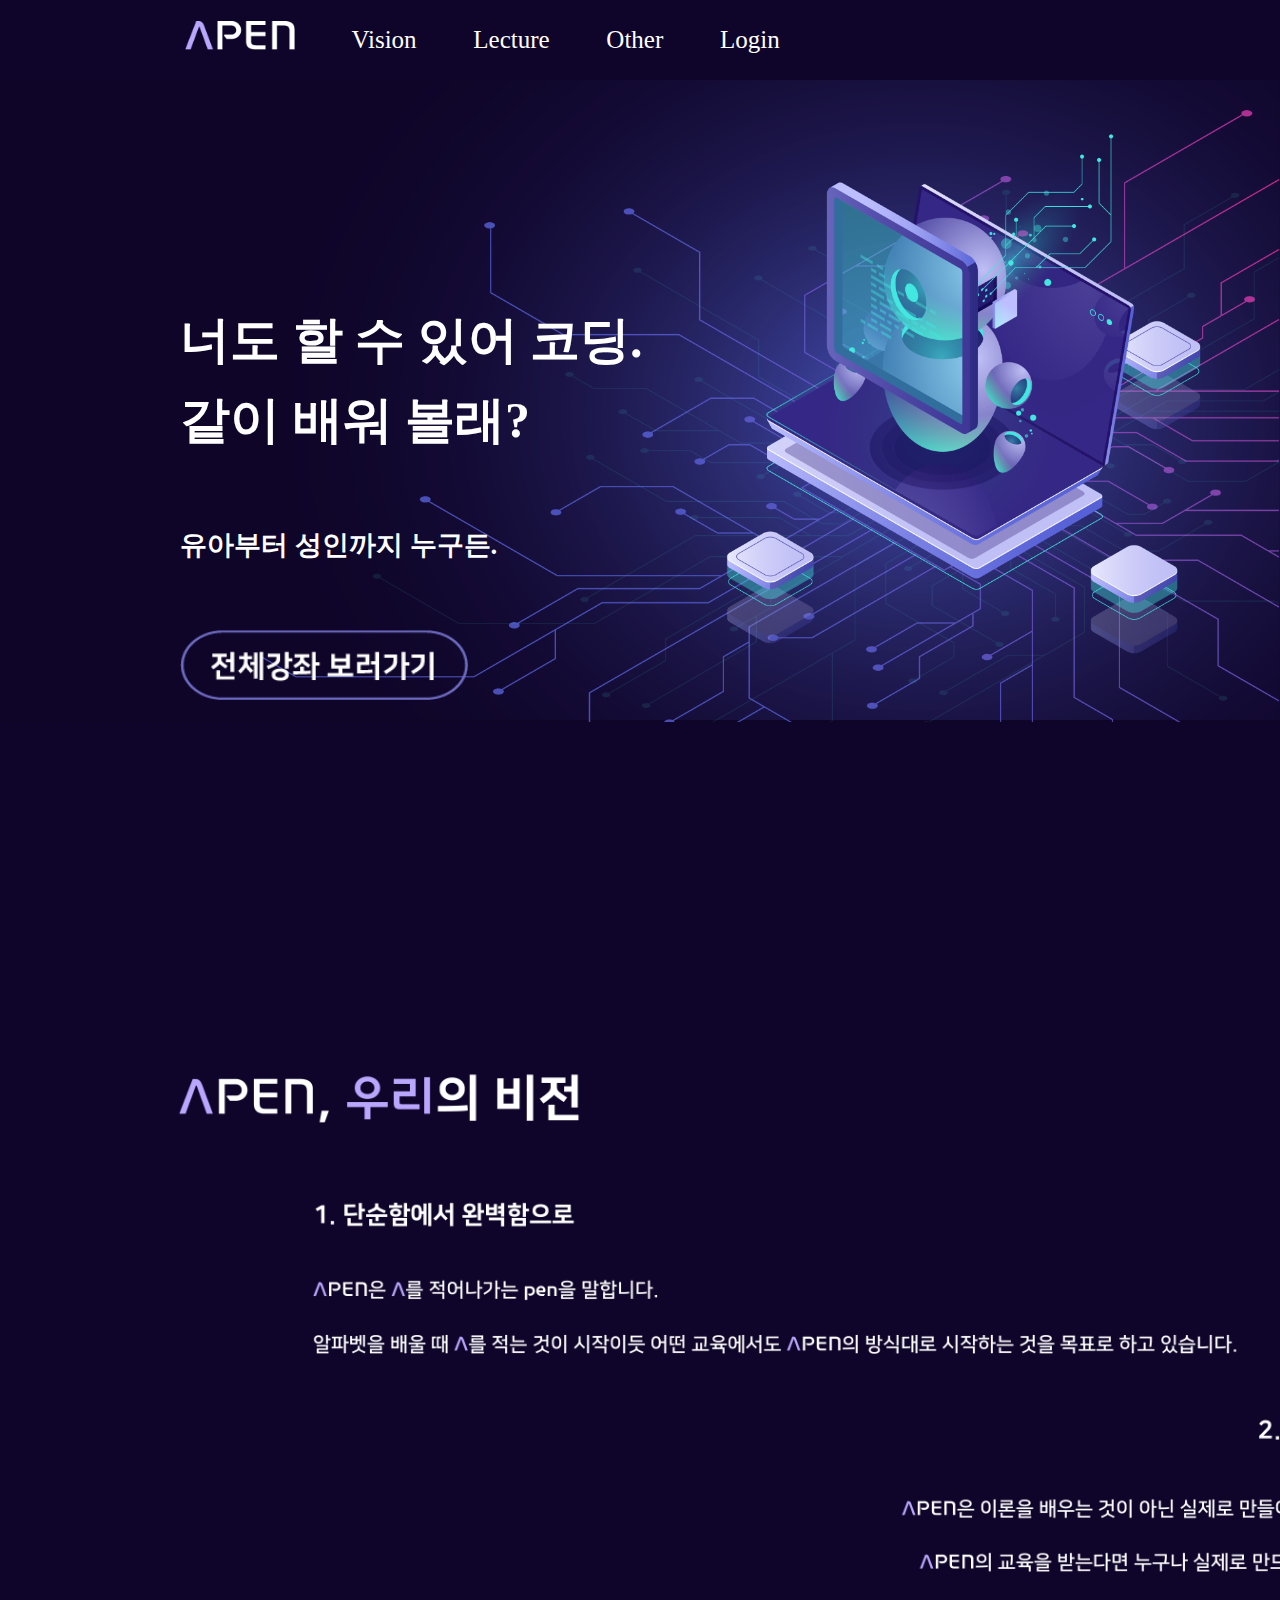
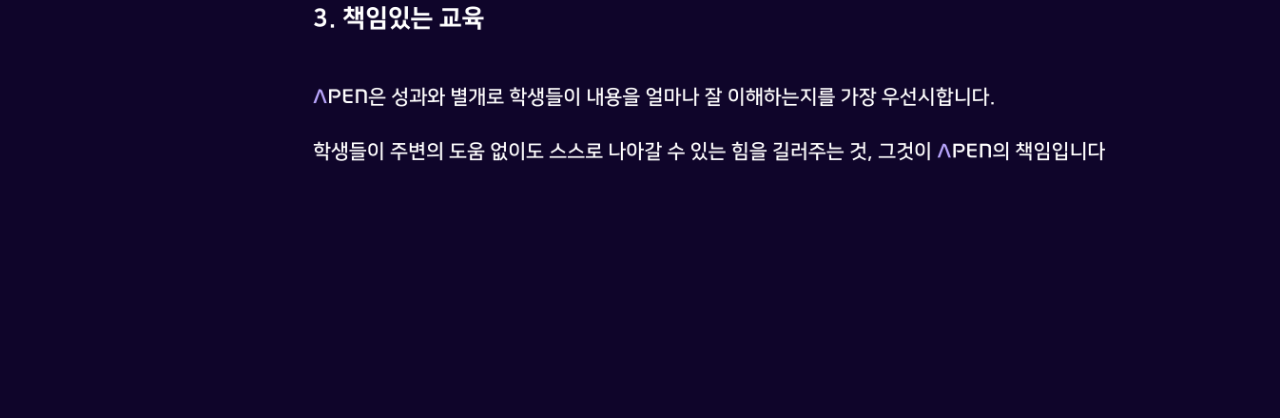
==== commit 90a1a713: "여섯번째 업로드" ====
--- a/index.html
+++ b/index.html
@@ -50,7 +50,7 @@
             padding-right: 15mm;
           }
           .bt {
-            vertical-align: bottom;
+            padding-top: 21px;
           }
           .menu {
             display: flex;
@@ -60,7 +60,8 @@
             height: 80px;
             line-height: 80px;
             margin: 0;
-            padding-left: 49mm;            
+            padding-left: 49mm;  
+            text-align: center;          
 
             background-color: #0F052A;
             list-style-type: none;
@@ -145,7 +146,7 @@
       <header>
         <nav> 
           <ul class="menu">
-            <li class="nav-item"><a href="#section1"><font face="인터파크고딕" size="13"><font color="#B9A6FD">A</font>PEN</font></a></li>
+            <li class="nav-item"><a href="#section1"><img src="./img/logo.png" height="29" class="bt"></a></li>
             <li class="nav-item"><a href="#section2">Vision</a></li>
             <li class="nav-item"><a href="#section3">Lecture</a></li>
             <li class="nav-item"><a href="#section4">Other</a></li>
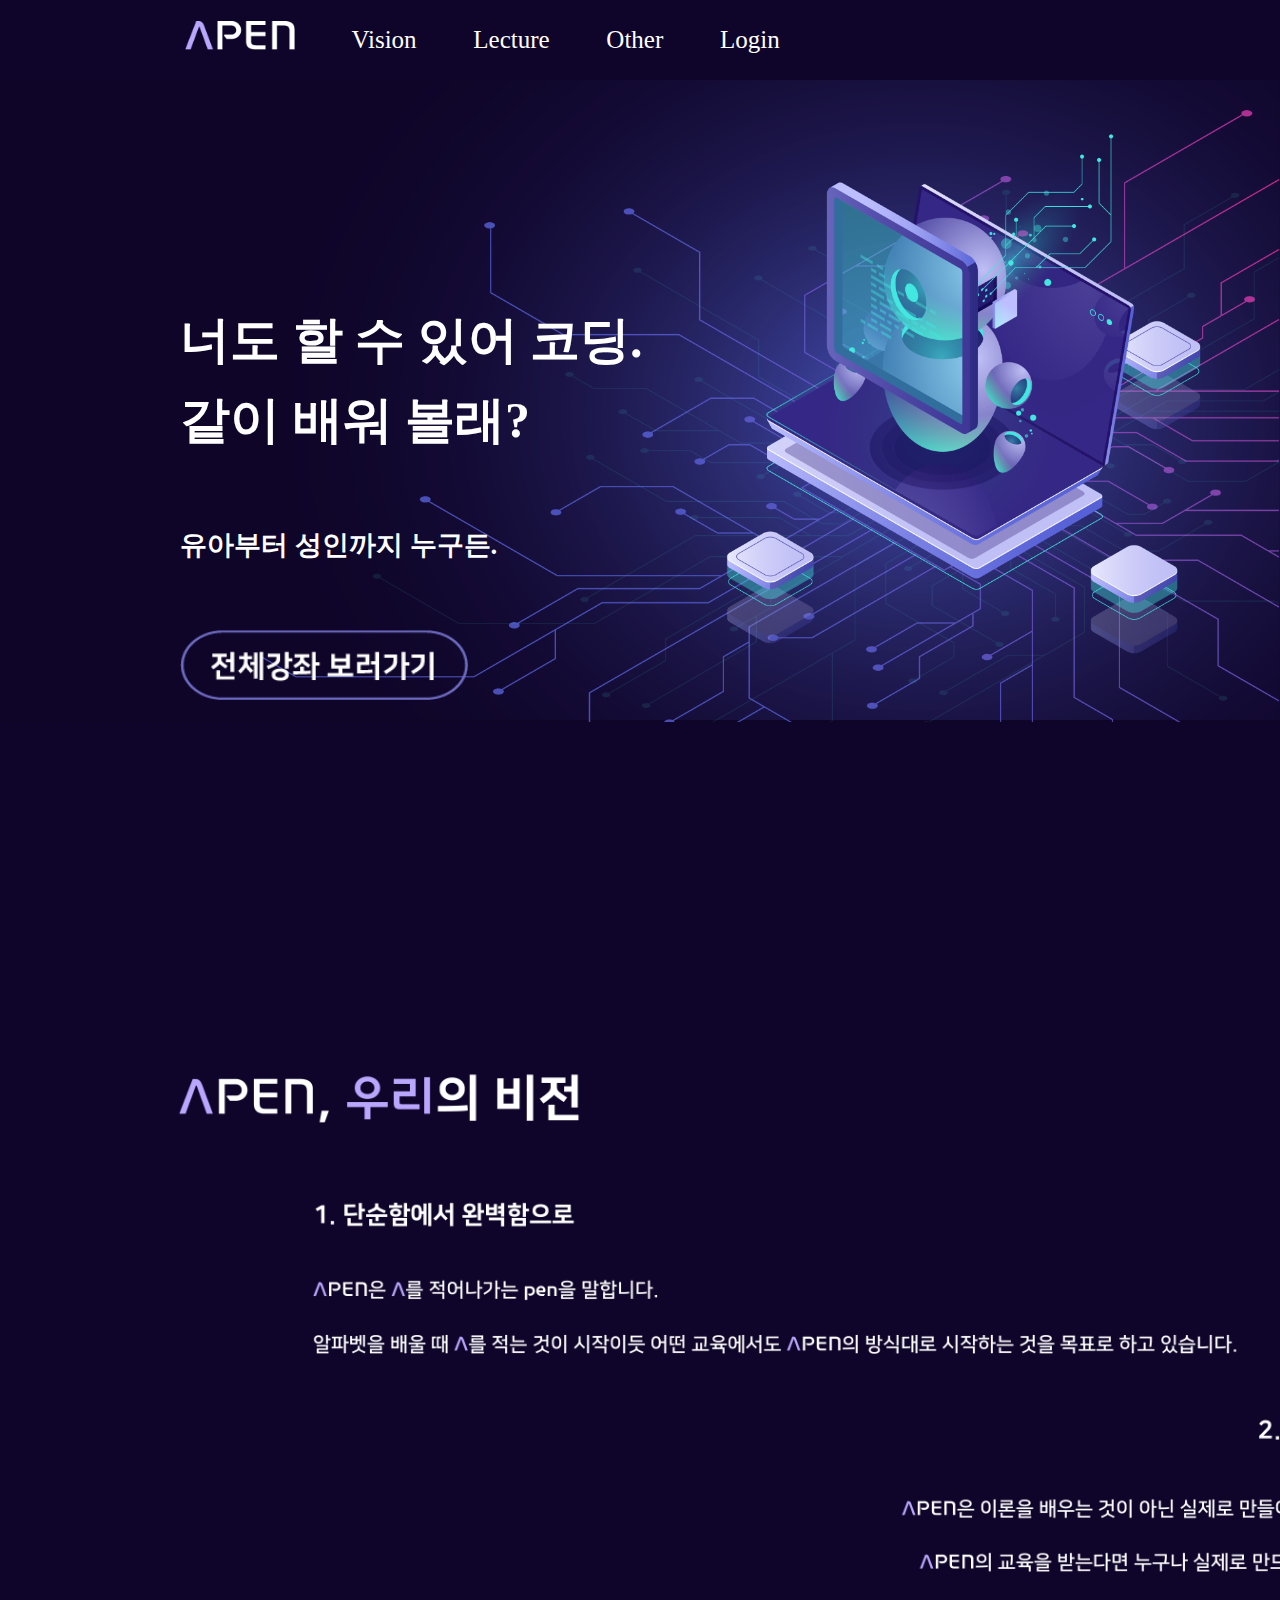
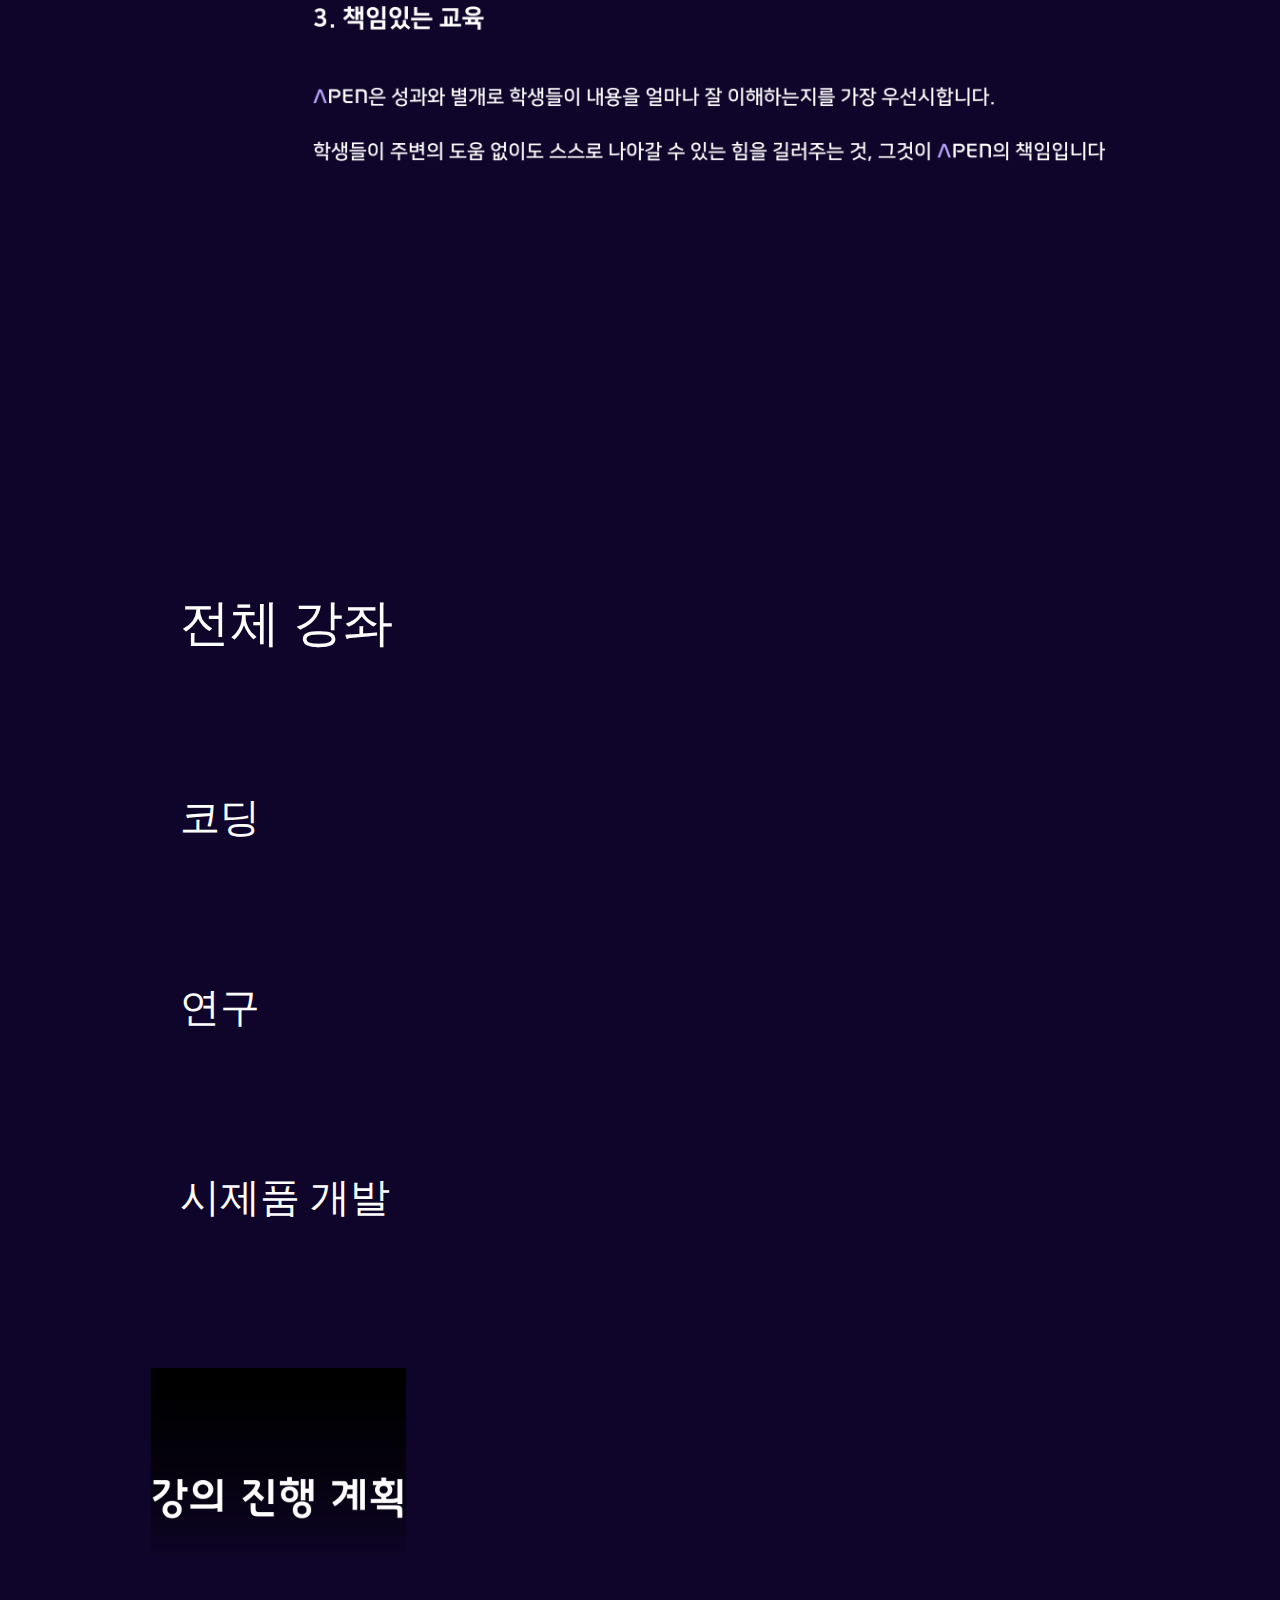
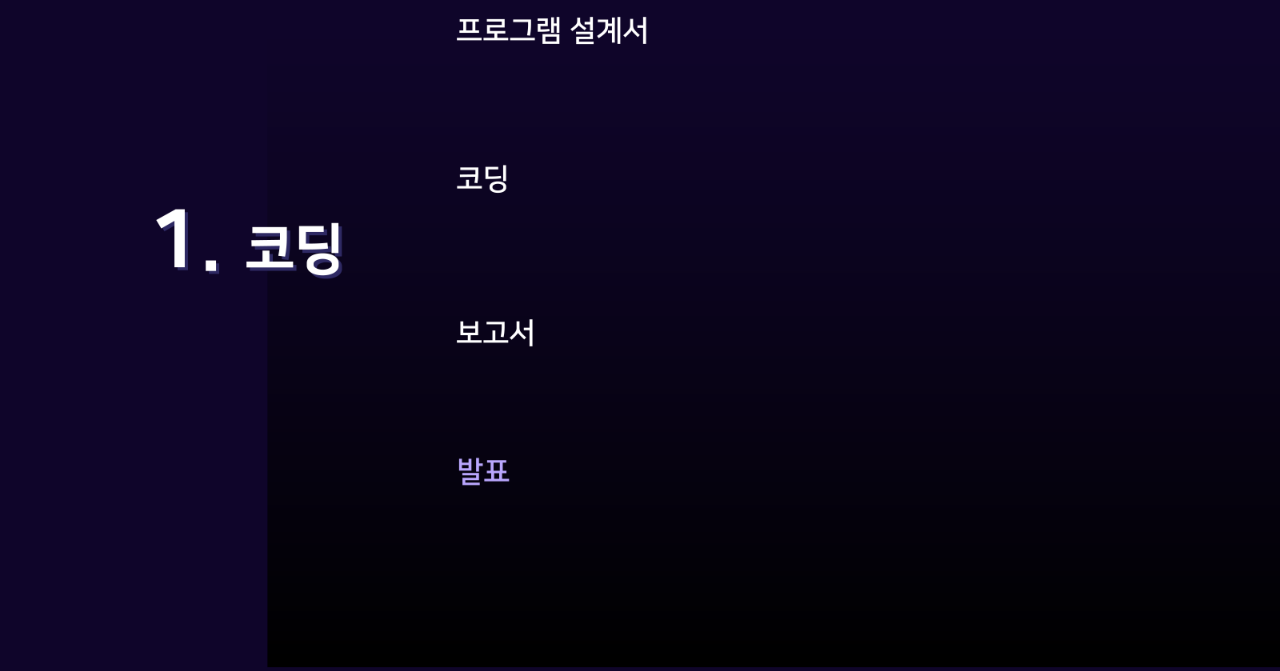
==== commit c3fee807: "여섯번째 업로드" ====
--- a/index.html
+++ b/index.html
@@ -71,7 +71,6 @@
             }
           .nav-item {
             cursor: pointer;
-            vertical-align: text-bottom;
           }
           .nav-item a {
             text-align: center;
@@ -97,13 +96,14 @@
             float: left;
           }
           /*배경*/
+          body {
+            background-color: #0F052A;
+          }
           #bgi {
             background-image: url("./img/bgi.png");
             background-size: 100%;
             background-repeat: no-repeat;
             background-position: 0px 0px;
-
-            background-color: #0F052A;
           }
           /*섹션*/
           #section1 {
@@ -117,18 +117,16 @@
             line-height: 80px; 
           }
           #section2 {
-            background-color: #0F052A;
-
             font-family: NanumSquare;
             color: white;
 
             text-align: center;
           }
           #section3 {
-            padding-top: 20mm;
-            padding-bottom: 20mm;
-            padding-right: 50mm;
-            padding-left: 50mm; 
+            padding-top: 180px;
+            padding-bottom: 100px;
+            padding-right: 180px;
+            padding-left: 180px; 
           }
           /*본문*/
           h1 {
@@ -137,6 +135,31 @@
           p {
             line-height: 170px;
             font-size: 27px;
+          }
+          /*테이블*/
+          a {
+            text-decoration: none;
+            color: white;
+          }
+          .table1 {
+            width: 1500px;
+            margin: 0 auto;
+
+            font-family: NanumSquare;
+            font-size: 40px;
+            color: white;
+            list-style-type: none;
+          }
+          .t1 {
+            font-family: interpark;
+            font-size: 50px;
+            padding-bottom: 150px;
+          }
+          .t2 {
+            padding-bottom: 150px;
+          }
+          .t3{
+            padding-bottom: 50px;
           }
       </style>
 
@@ -162,13 +185,35 @@
           <a href="#section3"><img src="./img/btn1.png" height="70"></a>
         </div>
       </section>
-      </div>
       <section>
         <div id="section2">
           <img src="./img/vision.png" height="1070">
         </div>
       </section>
-      </div>
+      <section id="section3">
+        <div >
+          <table class="table1">
+            <tr>
+              <td class="t1">전체 강좌</td>
+            </tr>
+            <tr>
+              <td class="t2"><a href="#section4">코딩</a></td>
+            </tr>
+            <tr>
+              <td class="t2"><a href="#section5">연구</a></td>
+            </tr>
+            <tr>
+              <td class="t3"><a href="#section6">시제품 개발</a></td>
+            </tr>
+          </table>
+        </div>
+      </section>
+      <section>
+        <div id="section4">
+          <img src="./img/coding.png" height="900">
+        </div>
+      </section>
+      
       <footer>
 
       </footer>
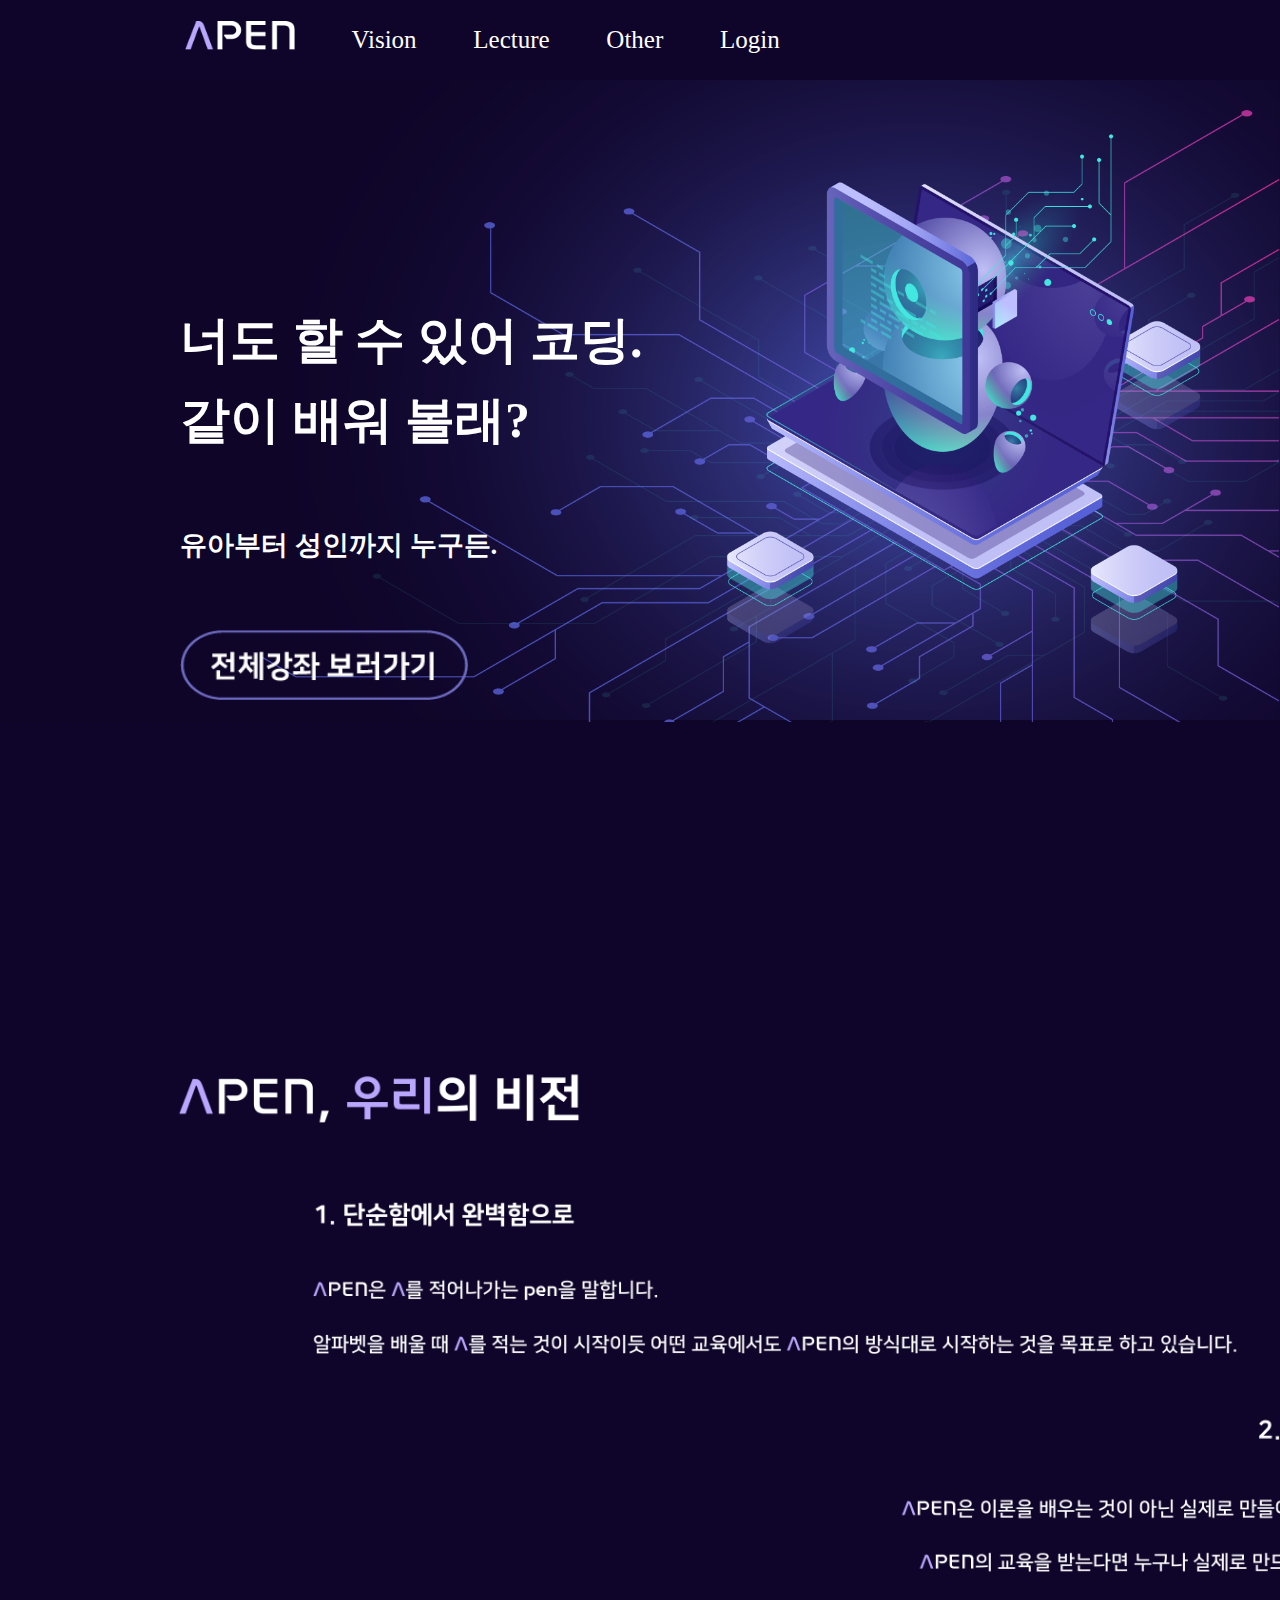
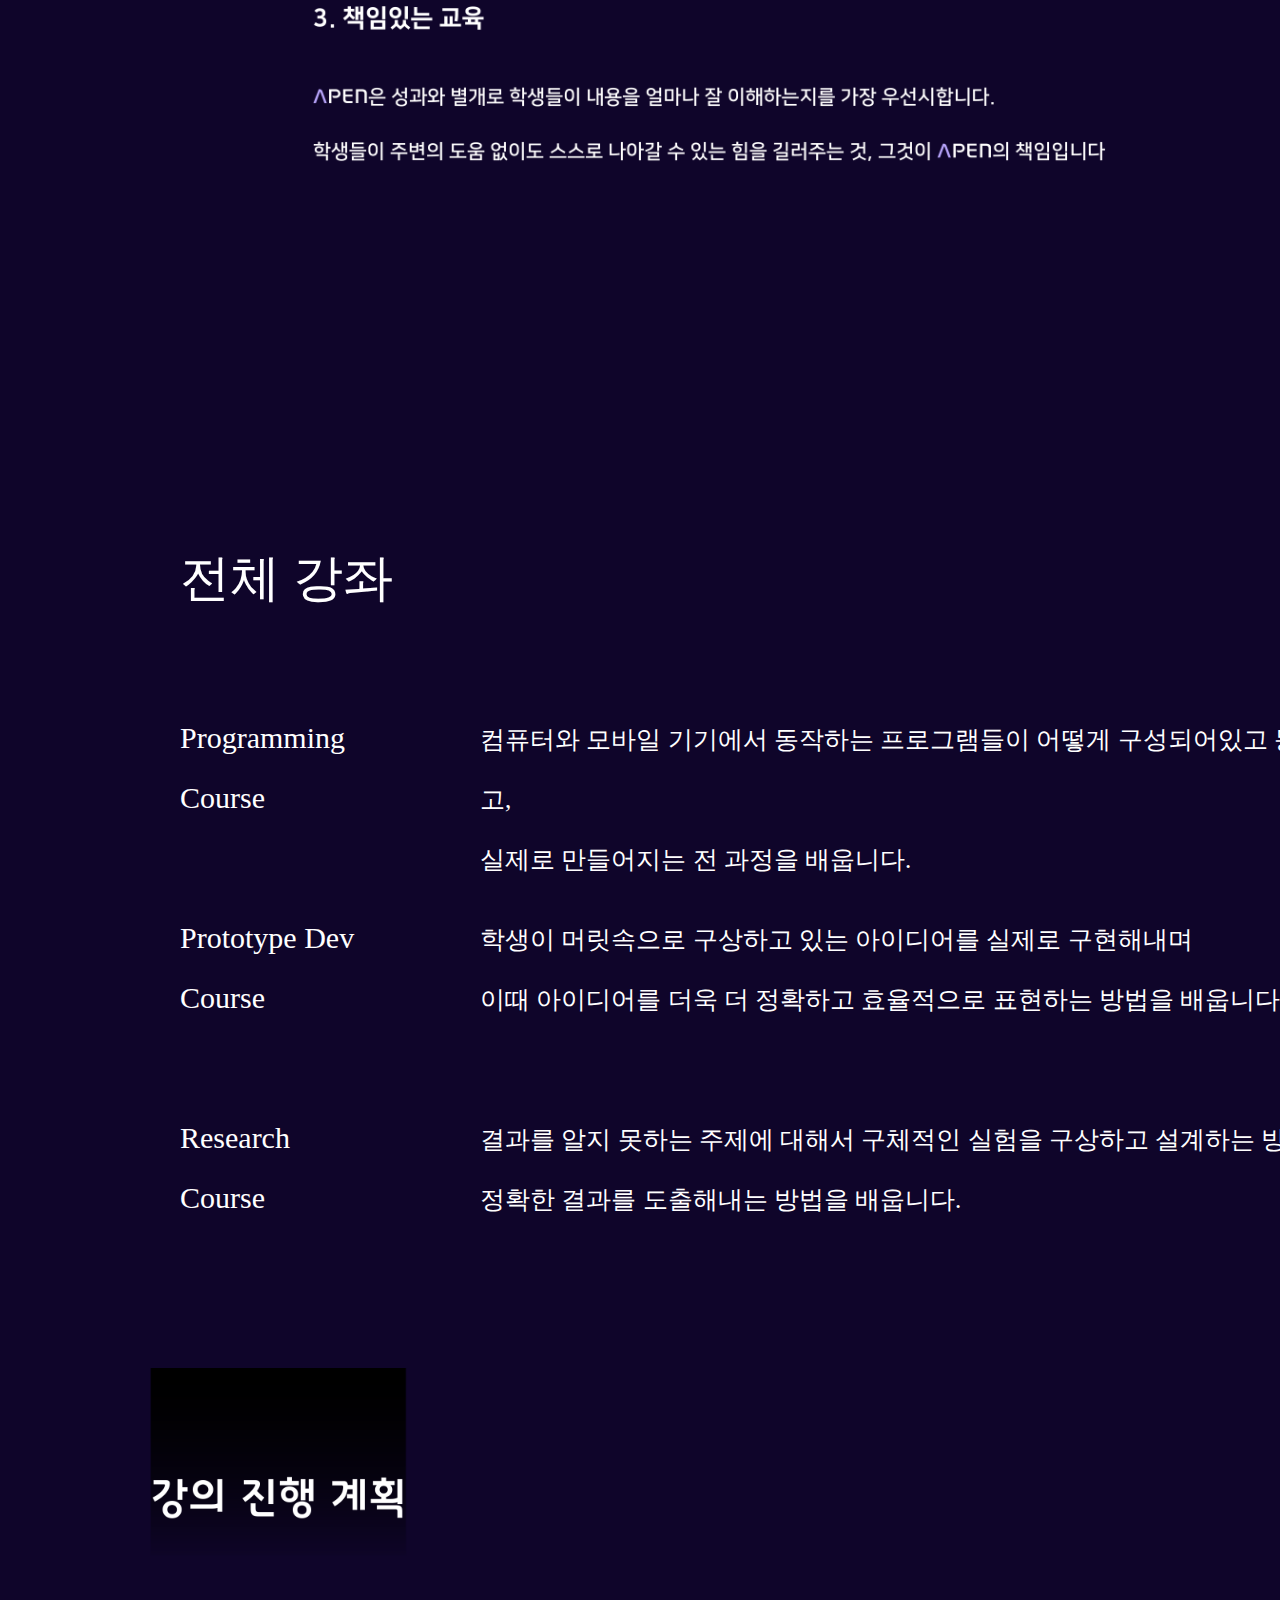
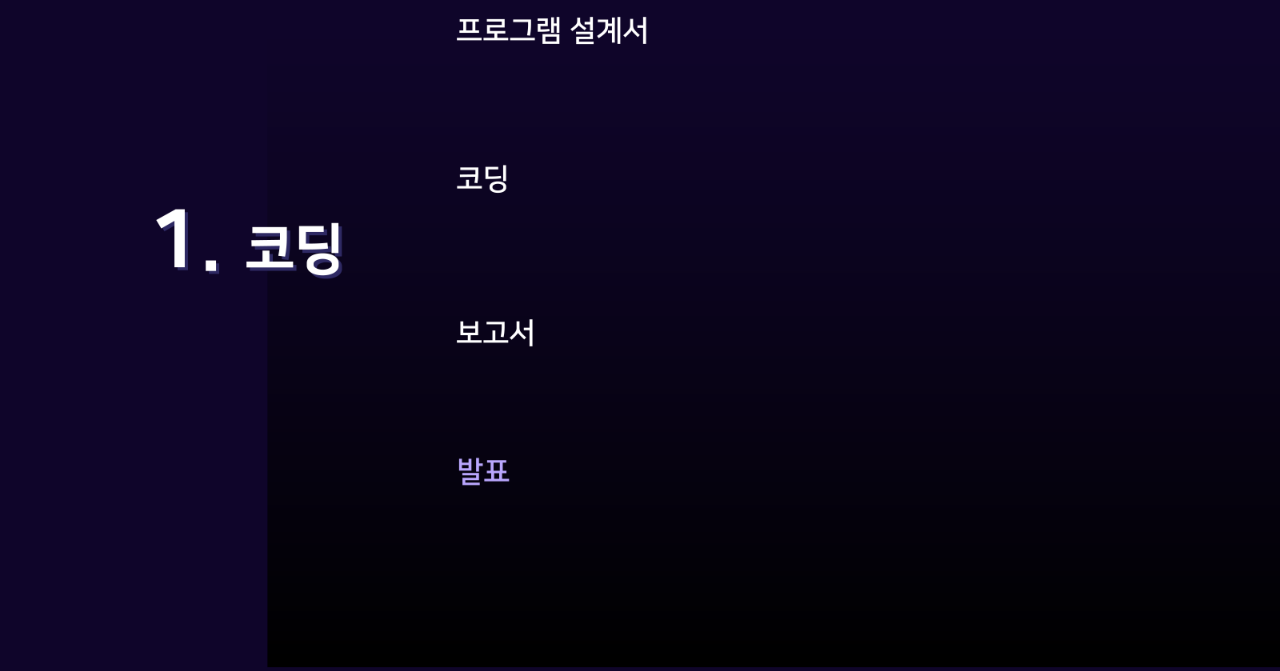
==== commit e602a2cd: "일곱번째 업로드" ====
--- a/index.html
+++ b/index.html
@@ -123,8 +123,8 @@
             text-align: center;
           }
           #section3 {
-            padding-top: 180px;
-            padding-bottom: 100px;
+            padding-top: 130px;
+            padding-bottom: ;
             padding-right: 180px;
             padding-left: 180px; 
           }
@@ -142,24 +142,32 @@
             color: white;
           }
           .table1 {
-            width: 1500px;
+            width: 1300px;
             margin: 0 auto;
 
             font-family: NanumSquare;
             font-size: 40px;
+            line-height: 60px; 
             color: white;
             list-style-type: none;
           }
           .t1 {
             font-family: interpark;
             font-size: 50px;
-            padding-bottom: 150px;
+            padding-bottom: 100px;
           }
           .t2 {
-            padding-bottom: 150px;
+            padding-bottom: 80px;
+            font-size: 30px;
+            width: 300px;
+
           }
           .t3{
-            padding-bottom: 50px;
+            font-size: 30px;
+            padding-bottom: 140px;
+          }
+          .t4 {
+            font-size: 25px;
           }
       </style>
 
@@ -197,13 +205,16 @@
               <td class="t1">전체 강좌</td>
             </tr>
             <tr>
-              <td class="t2"><a href="#section4">코딩</a></td>
-            </tr>
-            <tr>
-              <td class="t2"><a href="#section5">연구</a></td>
-            </tr>
-            <tr>
-              <td class="t3"><a href="#section6">시제품 개발</a></td>
+              <td class="t2"><a href="#section4">Programming <br> Course</a></td>
+              <td class="t4">컴퓨터와 모바일 기기에서 동작하는 프로그램들이 어떻게 구성되어있고 동작하는지를 알고, <br> 실제로 만들어지는 전 과정을 배웁니다.</td>
+            </tr>
+            <tr>
+              <td class="t2"><a href="#section5">Prototype Dev <br> Course</a></td>
+              <td class="t4">학생이 머릿속으로 구상하고 있는 아이디어를 실제로 구현해내며 <br> 이때 아이디어를 더욱 더 정확하고 효율적으로 표현하는 방법을 배웁니다.</td>
+            </tr>
+            <tr>
+              <td class="t3"><a href="#section6">Research <br> Course</a></td>
+              <td class="t4">결과를 알지 못하는 주제에 대해서 구체적인 실험을 구상하고 설계하는 방법과 <br> 정확한 결과를 도출해내는 방법을 배웁니다.</td>
             </tr>
           </table>
         </div>
